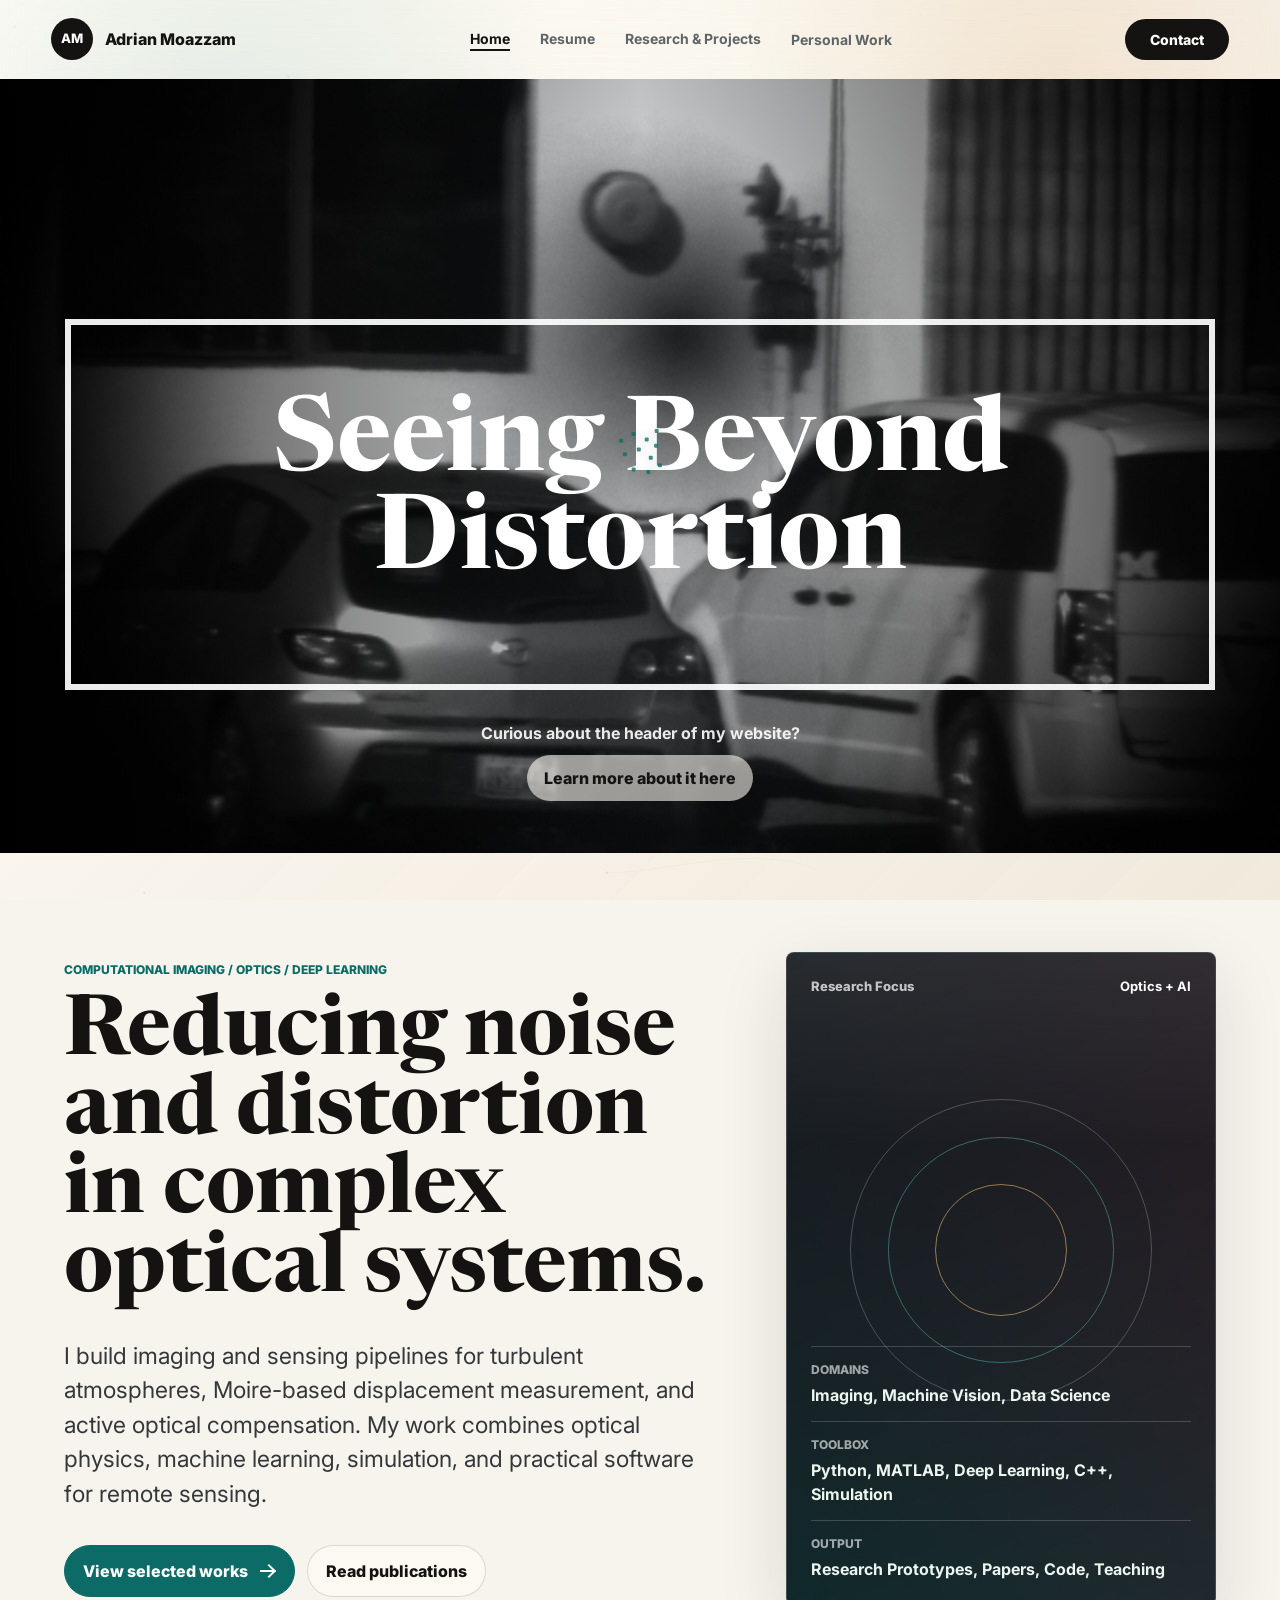
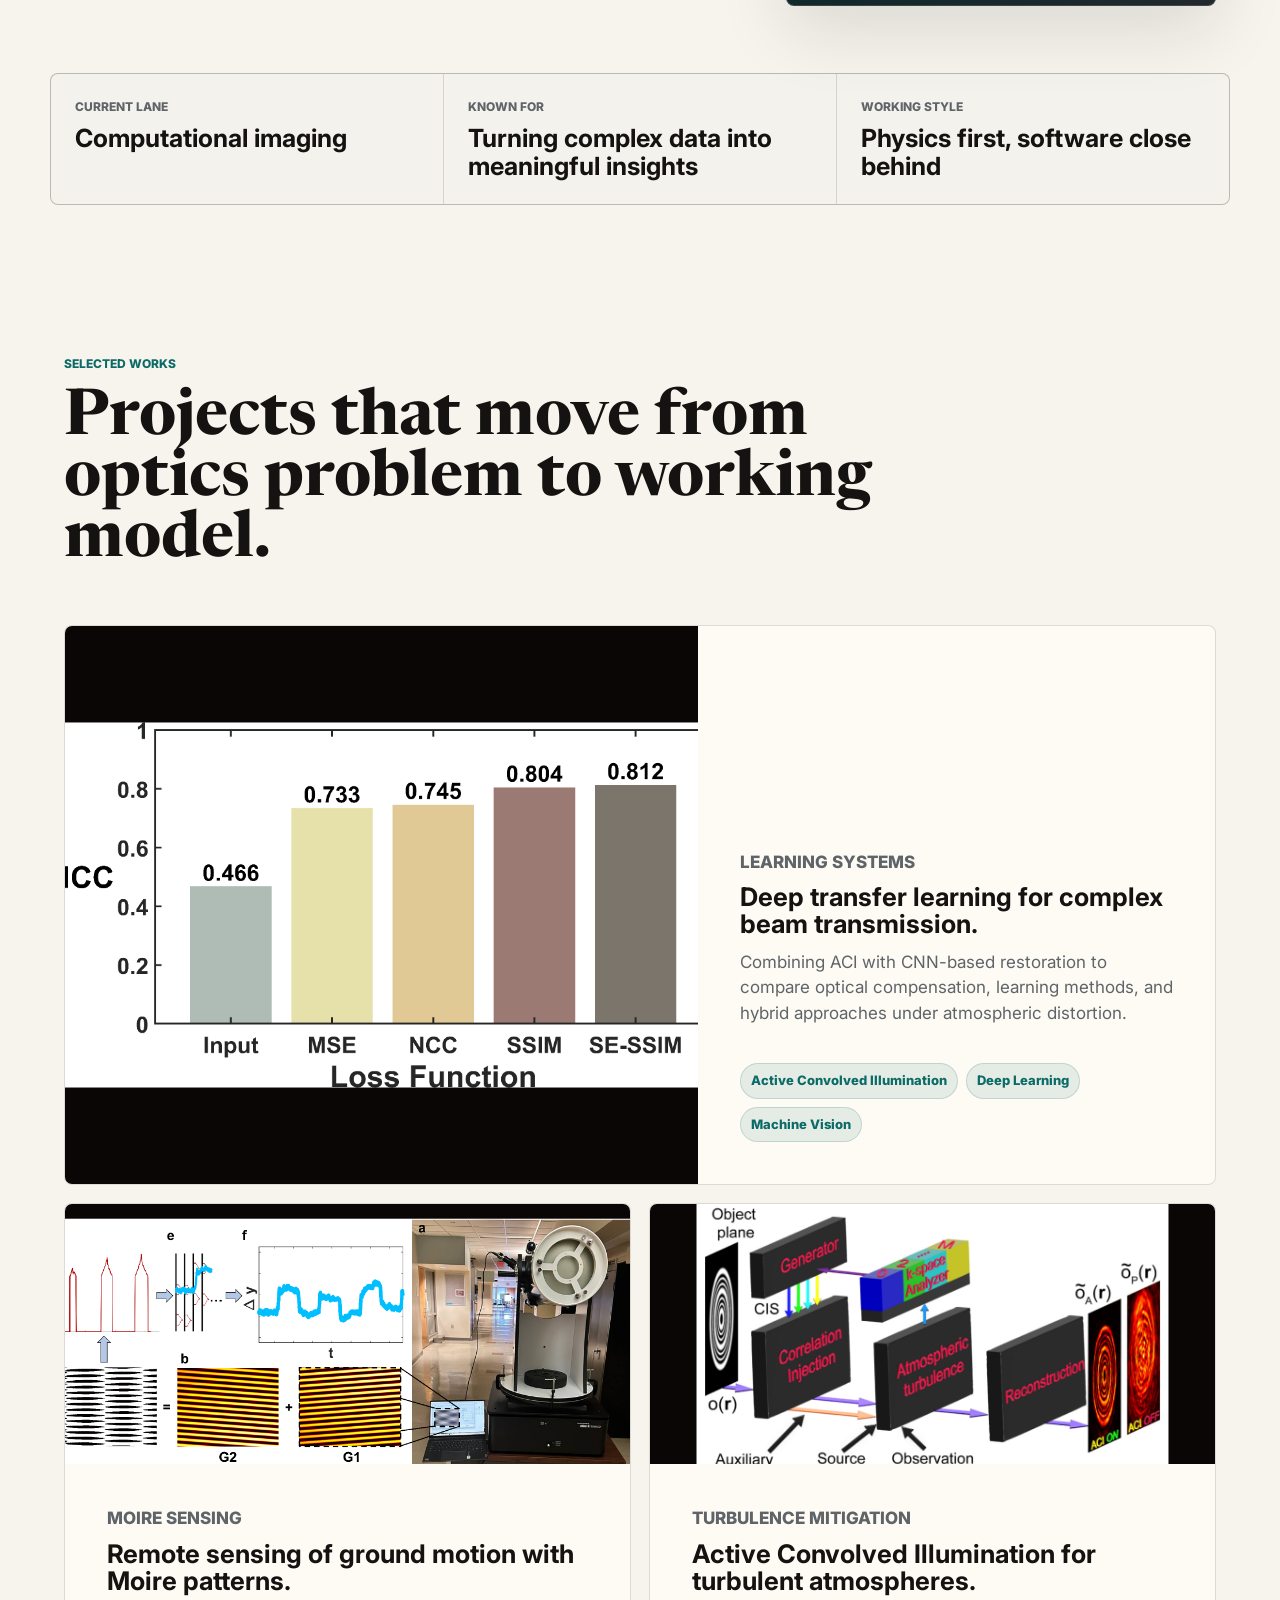
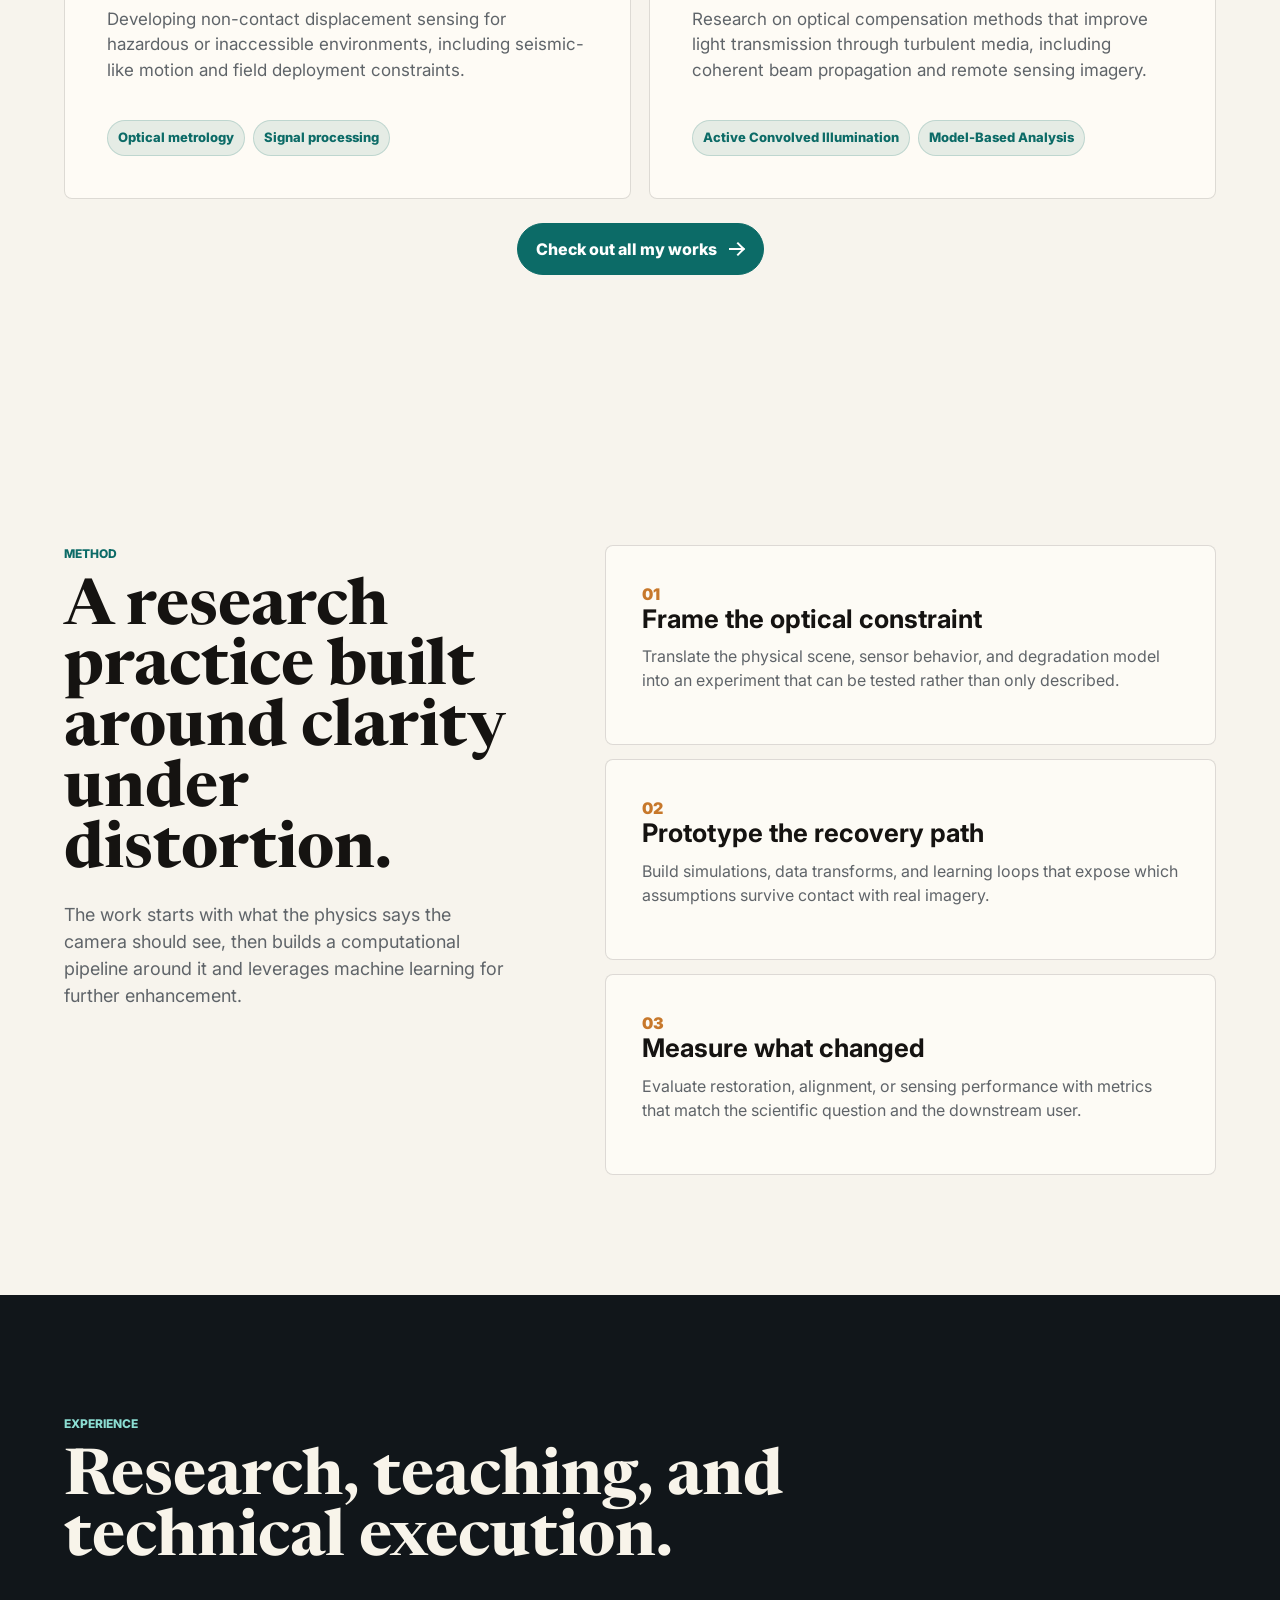
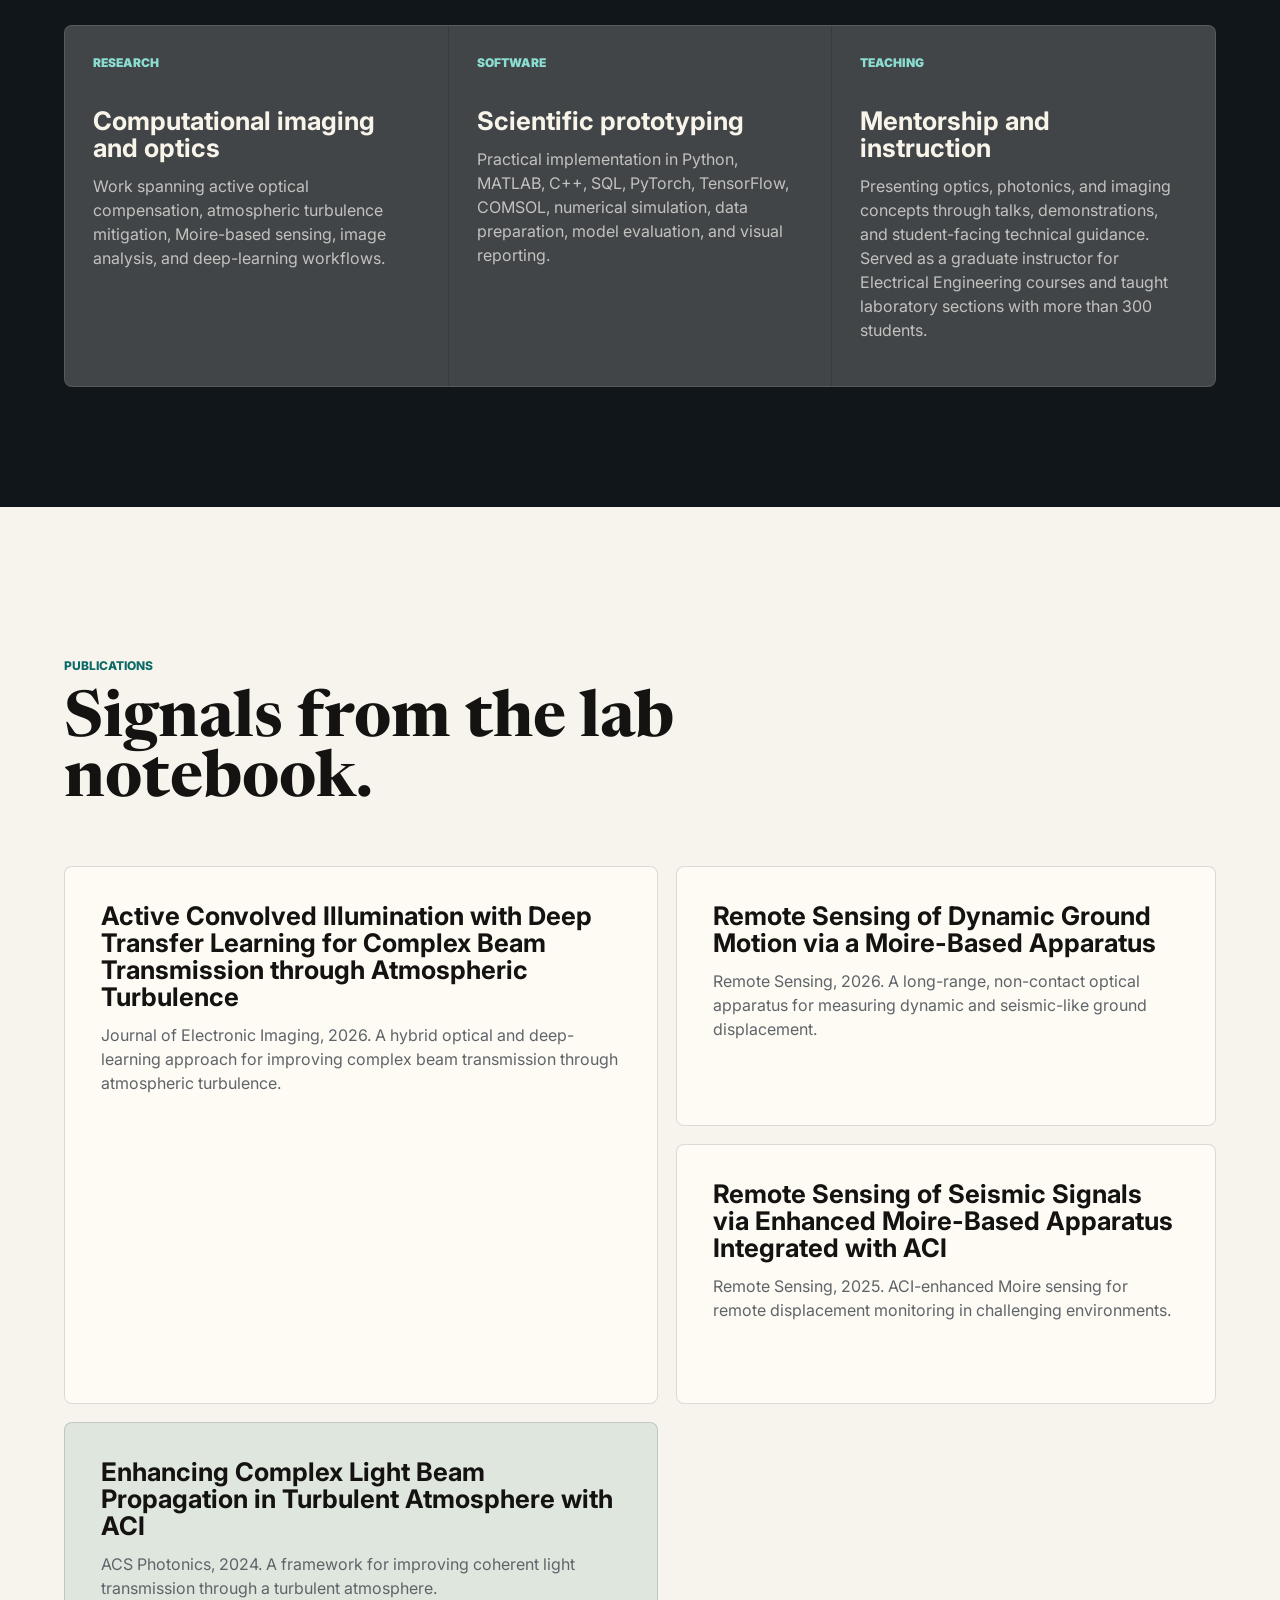
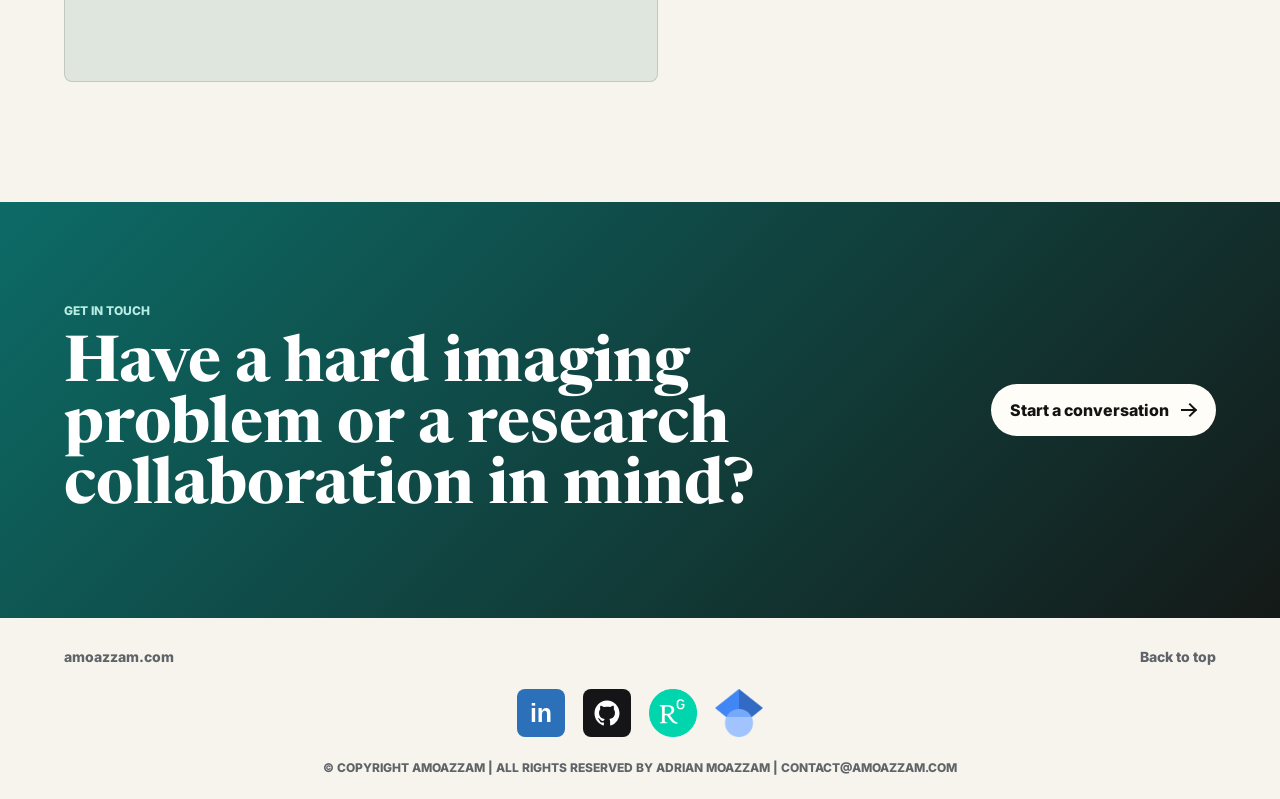
==== index.html @ b59be3c7 "Add files via upload" ====
<!doctype html>
<html lang="en">
  <head>
    <meta charset="utf-8" />
    <meta name="viewport" content="width=device-width, initial-scale=1" />
    <title>Adrian A. Moazzam | Computational Imaging Portfolio</title>
    <meta
      name="description"
      content="Portfolio for Adrian A. Moazzam, a researcher working across computational imaging, turbulence mitigation, Moire sensing, deep learning, optics, and remote sensing."
    />
    <link rel="preconnect" href="https://fonts.googleapis.com" />
    <link rel="preconnect" href="https://fonts.gstatic.com" crossorigin />
    <link
      href="https://fonts.googleapis.com/css2?family=Inter:wght@400;500;600;700;800&family=Newsreader:opsz,wght@6..72,600;6..72,700&display=swap"
      rel="stylesheet"
    />
    <link rel="stylesheet" href="styles.css" />
  </head>
  <body>
    <canvas class="field-canvas" id="fieldCanvas" aria-hidden="true"></canvas>

    <header class="site-header" data-elevate>
      <a class="brand" href="index.html" aria-label="Adrian Moazzam home">
        <span class="brand-mark">AM</span>
        <span class="brand-copy">Adrian Moazzam</span>
      </a>
      <nav class="nav-links" aria-label="Main navigation">
        <a href="index.html" aria-current="page">Home</a>
        <a href="resume.html">Resume</a>
        <a href="research-projects.html">Research &amp; Projects</a>
        <div class="nav-dropdown">
          <a class="nav-parent" href="personal-work.html">Personal Work</a>
          <div class="nav-submenu" aria-label="Personal work pages">
            <a href="buy-vs-invest.html">Buy vs Invest</a>
          </div>
        </div>
      </nav>
      <a class="header-action" href="contact.html">Contact</a>
    </header>

    <main id="top">
      <section class="identity-hero" aria-label="Website headline">
        <div class="identity-frame">
          <h1>Seeing Beyond Distortion</h1>
        </div>
        <div class="identity-prompt">
          <p>Curious about the header of my website?</p>
          <a class="button secondary" href="research-projects.html#header-story">Learn more about it here</a>
        </div>
      </section>

      <section class="hero section-band">
        <div class="hero-grid">
          <div class="hero-copy">
            <p class="eyebrow">Computational imaging / optics / deep learning</p>
            <h1 class="hero-title-compact">Reducing noise and distortion in complex optical systems.</h1>
            <p class="hero-lede">
              I build imaging and sensing pipelines for turbulent atmospheres, Moire-based
              displacement measurement, and active optical compensation. My work combines optical
              physics, machine learning, simulation, and practical software for remote sensing.
            </p>
            <div class="hero-actions" aria-label="Primary actions">
              <a class="button primary" href="research-projects.html">
                <span>View selected works</span>
                <span class="button-icon" aria-hidden="true"></span>
              </a>
              <a
                class="button secondary"
                href="https://scholar.google.com/citations?user=ncOx3NcAAAAJ&amp;hl=en&amp;oi=ao"
              >
                Read publications
              </a>
            </div>
          </div>

          <aside class="signal-panel" aria-label="Research snapshot">
            <div class="scanline"></div>
            <div class="signal-header">
              <span>Research Focus</span>
              <strong>Optics + AI</strong>
            </div>
            <div class="signal-rings" aria-hidden="true">
              <span></span>
              <span></span>
              <span></span>
            </div>
            <dl class="metrics">
              <div>
                <dt>Domains</dt>
                <dd>Imaging, Machine Vision, Data Science</dd>
              </div>
              <div>
                <dt>Toolbox</dt>
                <dd>Python, MATLAB, Deep Learning, C++, Simulation</dd>
              </div>
              <div>
                <dt>Output</dt>
                <dd>Research Prototypes, Papers, Code, Teaching</dd>
              </div>
            </dl>
          </aside>
        </div>
      </section>

      <section class="intro-strip section-band" aria-label="Portfolio summary">
        <div class="strip-item">
          <span>Current lane</span>
          <strong>Computational imaging</strong>
        </div>
        <div class="strip-item">
          <span>Known for</span>
          <strong>Turning complex data into meaningful insights</strong>
        </div>
        <div class="strip-item">
          <span>Working style</span>
          <strong>Physics first, software close behind</strong>
        </div>
      </section>

      <section class="section-block" id="work">
        <div class="section-heading">
          <p class="eyebrow">Selected works</p>
          <h2>Projects that move from optics problem to working model.</h2>
        </div>

        <div class="project-grid">
          <article class="project-card featured">
            <div class="project-visual paper-gallery selected-work-carousel" data-carousel aria-label="Deep transfer learning image gallery">
              <img src="assets/project1/1.jpg" alt="Comparison of ACI and deep learning restoration results" />
              <img src="assets/project1/2.jpg" alt="Optical target restoration snapshot 1" />
              <img src="assets/project1/3.jpg" alt="NCC loss function comparison chart" />
              <img src="assets/project1/4.jpg" alt="Optical target restoration snapshot 2" />
              <img src="assets/project1/5.jpg" alt="Optical target restoration snapshot 3" />
              <img src="assets/project1/6.jpg" alt="Optical target ground truth snapshot" />
              <img src="assets/project1/7.jpg" alt="Optical target restoration snapshot 4" />
            </div>
            <div class="project-body">
              <p class="project-kicker">Learning systems</p>
              <h3>Deep transfer learning for complex beam transmission.</h3>
              <p>
                Combining ACI with CNN-based restoration to compare optical compensation, learning
                methods, and hybrid approaches under atmospheric distortion.
              </p>
              <ul class="tag-list" aria-label="Learning systems skills">
                <li>Active Convolved Illumination</li>
                <li>Deep Learning</li>
                <li>Machine Vision</li>
              </ul>
            </div>
          </article>

          <article class="project-card">
            <div class="project-visual paper-gallery selected-work-carousel" data-carousel aria-label="Moire sensing image gallery">
              <img src="assets/project2/1.jpg" alt="Telescope apparatus setup for Moire sensing" />
              <img src="assets/project2/2.jpg" alt="Moire apparatus measurement diagram" />
              <img src="assets/project2/3.jpg" alt="Actuator and Moire apparatus displacement comparison" />
              <img src="assets/project2/4.jpg" alt="Long-duration displacement signal" />
              <img src="assets/project2/5.jpg" alt="Telescope and target remote sensing setup" />
              <img src="assets/project2/6.jpg" alt="Normalized PSD frequency comparison" />
            </div>
            <div class="project-body">
              <p class="project-kicker">Moire sensing</p>
            <h3>Remote sensing of ground motion with Moire patterns.</h3>
            <p>
                Developing non-contact displacement sensing for hazardous or inaccessible
                environments, including seismic-like motion and field deployment constraints.
              </p>
              <ul class="tag-list" aria-label="Moire sensing skills">
                <li>Optical metrology</li>
                <li>Signal processing</li>
              </ul>
            </div>
          </article>

          <article class="project-card">
            <div class="project-visual paper-gallery selected-work-carousel" data-carousel aria-label="Active Convolved Illumination image gallery">
              <img src="assets/project4/1.jpg" alt="ACI turbulent medium wave propagation overview" />
              <img src="assets/project4/2.jpg" alt="Active Convolved Illumination framework diagram" />
              <img src="assets/project4/3.jpg" alt="Comparison of beam propagation with and without ACI" />
            </div>
            <div class="project-body">
              <p class="project-kicker">Turbulence mitigation</p>
              <h3>Active Convolved Illumination for turbulent atmospheres.</h3>
              <p>
                Research on optical compensation methods that improve light transmission through
                turbulent media, including coherent beam propagation and remote sensing imagery.
              </p>
              <ul class="tag-list" aria-label="Turbulence mitigation skills">
                <li>Active Convolved Illumination</li>
                <li>Model-Based Analysis</li>
              </ul>
            </div>
          </article>
        </div>
        <div class="selected-work-action">
          <a class="button primary" href="research-projects.html">
            <span>Check out all my works</span>
            <span class="button-icon" aria-hidden="true"></span>
          </a>
        </div>
      </section>

      <section class="section-block split-section" id="method">
        <div class="section-heading sticky-heading">
          <p class="eyebrow">Method</p>
          <h2>A research practice built around clarity under distortion.</h2>
          <p>
            The work starts with what the physics says the camera should see, then builds a
            computational pipeline around it and leverages machine learning for further enhancement.
          </p>
        </div>

        <div class="method-list">
          <article>
            <span>01</span>
            <h3>Frame the optical constraint</h3>
            <p>
              Translate the physical scene, sensor behavior, and degradation model into an
              experiment that can be tested rather than only described.
            </p>
          </article>
          <article>
            <span>02</span>
            <h3>Prototype the recovery path</h3>
            <p>
              Build simulations, data transforms, and learning loops that expose which assumptions
              survive contact with real imagery.
            </p>
          </article>
          <article>
            <span>03</span>
            <h3>Measure what changed</h3>
            <p>
              Evaluate restoration, alignment, or sensing performance with metrics that match the
              scientific question and the downstream user.
            </p>
          </article>
        </div>
      </section>

      <section class="section-band experience-band" id="career">
        <div class="section-heading">
          <p class="eyebrow">Experience</p>
          <h2>Research, teaching, and technical execution.</h2>
        </div>
        <div class="timeline">
          <article>
            <time>Research</time>
            <h3>Computational imaging and optics</h3>
            <p>
              Work spanning active optical compensation, atmospheric turbulence mitigation,
              Moire-based sensing, image analysis, and deep-learning workflows.
            </p>
          </article>
          <article>
            <time>Software</time>
            <h3>Scientific prototyping</h3>
            <p>
              Practical implementation in Python, MATLAB, C++, SQL, PyTorch, TensorFlow, COMSOL,
              numerical simulation, data preparation, model evaluation, and visual reporting.
            </p>
          </article>
          <article>
            <time>Teaching</time>
            <h3>Mentorship and instruction</h3>
            <p>
              Presenting optics, photonics, and imaging concepts through talks, demonstrations, and
              student-facing technical guidance. Served as a graduate instructor for Electrical
              Engineering courses and taught laboratory sections with more than 300 students.
            </p>
          </article>
        </div>
      </section>

      <section class="section-block" id="writing">
        <div class="section-heading">
          <p class="eyebrow">Publications</p>
          <h2>Signals from the lab notebook.</h2>
        </div>
        <div class="publication-layout">
          <article class="publication-card">
            <h3>Active Convolved Illumination with Deep Transfer Learning for Complex Beam Transmission through Atmospheric Turbulence</h3>
            <p>
              Journal of Electronic Imaging, 2026. A hybrid optical and deep-learning approach for
              improving complex beam transmission through atmospheric turbulence.
            </p>
          </article>
          <article class="publication-card">
            <h3>Remote Sensing of Dynamic Ground Motion via a Moire-Based Apparatus</h3>
            <p>
              Remote Sensing, 2026. A long-range, non-contact optical apparatus for measuring
              dynamic and seismic-like ground displacement.
            </p>
          </article>
          <article class="publication-card">
            <h3>Remote Sensing of Seismic Signals via Enhanced Moire-Based Apparatus Integrated with ACI</h3>
            <p>
              Remote Sensing, 2025. ACI-enhanced Moire sensing for remote displacement monitoring in
              challenging environments.
            </p>
          </article>
          <article class="publication-card quiet">
            <h3>Enhancing Complex Light Beam Propagation in Turbulent Atmosphere with ACI</h3>
            <p>
              ACS Photonics, 2024. A framework for improving coherent light transmission through a
              turbulent atmosphere.
            </p>
          </article>
        </div>
      </section>

      <section class="contact-section section-band" id="contact">
        <div>
          <p class="eyebrow">Get in touch</p>
          <h2>Have a hard imaging problem or a research collaboration in mind?</h2>
        </div>
        <a class="button primary light" href="contact.html">
          <span>Start a conversation</span>
          <span class="button-icon" aria-hidden="true"></span>
        </a>
      </section>
    </main>

    <footer class="site-footer">
      <div class="footer-topline">
        <span>amoazzam.com</span>
        <a href="index.html#top">Back to top</a>
      </div>
      <div class="social-links" aria-label="Social links">
        <a href="https://www.linkedin.com/in/amoazzam/" aria-label="LinkedIn">
          <span class="social-icon linkedin" aria-hidden="true">in</span>
        </a>
        <a href="https://github.com/A-Moazzam" aria-label="GitHub">
          <span class="social-icon github" aria-hidden="true">
            <svg viewBox="0 0 24 24" focusable="false">
              <path d="M12 2C6.48 2 2 6.58 2 12.24c0 4.52 2.87 8.35 6.84 9.7.5.1.68-.22.68-.5v-1.9c-2.78.62-3.37-1.22-3.37-1.22-.45-1.2-1.1-1.52-1.1-1.52-.9-.63.07-.62.07-.62 1 .07 1.53 1.05 1.53 1.05.9 1.56 2.34 1.1 2.91.84.09-.66.35-1.1.63-1.36-2.22-.26-4.56-1.14-4.56-5.06 0-1.12.39-2.03 1.03-2.75-.1-.26-.45-1.3.1-2.7 0 0 .84-.28 2.75 1.05A9.3 9.3 0 0 1 12 6.9c.85 0 1.7.12 2.5.35 1.9-1.33 2.74-1.05 2.74-1.05.55 1.4.2 2.44.1 2.7.64.72 1.03 1.63 1.03 2.75 0 3.93-2.34 4.8-4.57 5.05.36.32.68.95.68 1.91v2.83c0 .28.18.6.69.5A10.13 10.13 0 0 0 22 12.24C22 6.58 17.52 2 12 2Z" />
            </svg>
          </span>
        </a>
        <a href="https://www.researchgate.net/profile/Adrian-Moazzam/research" aria-label="ResearchGate">
          <span class="social-icon image-icon" aria-hidden="true">
            <img src="assets/researchgate.png" alt="" />
          </span>
        </a>
        <a href="https://scholar.google.com/citations?user=ncOx3NcAAAAJ&amp;hl=en&amp;oi=ao" aria-label="Google Scholar">
          <span class="social-icon image-icon" aria-hidden="true">
            <img src="assets/google-scholar.png" alt="" />
          </span>
        </a>
      </div>
      <p class="copyright">
        © Copyright Amoazzam | ALL RIGHTS RESERVED BY Adrian Moazzam | contact@amoazzam.com
      </p>
    </footer>

    <script src="script.js"></script>
  </body>
</html>
---- styles.css ----
:root {
  --ink: #151311;
  --muted: #5f6469;
  --paper: #f7f4ed;
  --paper-strong: #fffdf7;
  --line: rgba(21, 19, 17, 0.14);
  --teal: #0c6b67;
  --blue: #254f9a;
  --amber: #c7782b;
  --rose: #a33f57;
  --dark: #11161a;
  --radius: 8px;
  --shadow: 0 24px 70px rgba(17, 22, 26, 0.12);
}

* {
  box-sizing: border-box;
}

html {
  scroll-behavior: smooth;
}

body {
  margin: 0;
  color: var(--ink);
  background: var(--paper);
  font-family: Inter, system-ui, -apple-system, BlinkMacSystemFont, "Segoe UI", sans-serif;
  line-height: 1.5;
}

@media (pointer: fine) {
  .cursor-pixel,
  .cursor-click {
    position: fixed;
    top: 0;
    left: 0;
    z-index: 9999;
    pointer-events: none;
  }

  .cursor-pixel {
    width: 4px;
    height: 4px;
    background: rgba(12, 107, 103, 0.86);
    border-radius: 1px;
    box-shadow: 0 0 10px rgba(12, 107, 103, 0.46);
    transform: translate(-50%, -50%);
    transition: opacity 180ms ease, background-color 180ms ease;
  }

  body.cursor-is-active .cursor-pixel {
    background: rgba(12, 107, 103, 1);
    box-shadow: 0 0 14px rgba(12, 107, 103, 0.62);
  }

  .cursor-click {
    width: 12px;
    height: 12px;
    border: 2px solid rgba(12, 107, 103, 0.72);
    border-radius: 50%;
    animation: cursor-pulse 560ms ease-out forwards;
    transform: translate(-50%, -50%);
  }
}

@keyframes cursor-pulse {
  to {
    width: 74px;
    height: 74px;
    opacity: 0;
  }
}

body::before {
  position: fixed;
  inset: 0;
  z-index: -3;
  pointer-events: none;
  content: "";
  background:
    radial-gradient(circle at 18% 18%, rgba(12, 107, 103, 0.12), transparent 28%),
    radial-gradient(circle at 82% 8%, rgba(199, 120, 43, 0.13), transparent 24%),
    linear-gradient(135deg, rgba(255, 253, 247, 0.95), rgba(239, 232, 218, 0.88));
}

a {
  color: inherit;
  text-decoration: none;
}

.field-canvas {
  position: fixed;
  inset: 0;
  z-index: -2;
  width: 100%;
  height: 100%;
  opacity: 0.58;
}

.site-header {
  position: sticky;
  top: 0;
  z-index: 10;
  display: grid;
  grid-template-columns: auto 1fr auto;
  gap: 24px;
  align-items: center;
  padding: 18px clamp(18px, 4vw, 52px);
  border-bottom: 1px solid transparent;
  backdrop-filter: blur(18px);
  transition: border-color 180ms ease, background-color 180ms ease;
}

.site-header.is-elevated {
  border-color: var(--line);
  background: rgba(247, 244, 237, 0.84);
}

.brand {
  display: inline-flex;
  gap: 12px;
  align-items: center;
  font-weight: 800;
}

.brand-mark {
  display: grid;
  width: 42px;
  height: 42px;
  place-items: center;
  color: #fff;
  background: var(--ink);
  border-radius: 50%;
  font-size: 13px;
}

.brand-copy {
  white-space: nowrap;
}

.nav-links {
  display: flex;
  justify-content: center;
  gap: clamp(12px, 3vw, 30px);
  color: var(--muted);
  font-size: 14px;
  font-weight: 700;
}

.nav-links a,
.site-footer a {
  transition: color 160ms ease;
}

.nav-dropdown {
  position: relative;
  display: inline-flex;
  align-items: center;
}

.nav-dropdown::after {
  position: absolute;
  top: 100%;
  left: -12px;
  width: calc(100% + 24px);
  height: 18px;
  content: "";
}

.nav-submenu {
  position: absolute;
  top: calc(100% + 12px);
  left: 50%;
  z-index: 20;
  min-width: 170px;
  padding: 8px;
  background: rgba(255, 253, 247, 0.96);
  border: 1px solid var(--line);
  border-radius: var(--radius);
  box-shadow: var(--shadow);
  opacity: 0;
  pointer-events: none;
  transform: translate(-50%, -6px);
  transition: opacity 160ms ease, transform 160ms ease;
}

.nav-dropdown:hover .nav-submenu,
.nav-dropdown:focus-within .nav-submenu {
  opacity: 1;
  pointer-events: auto;
  transform: translate(-50%, 0);
}

.nav-submenu a {
  display: block;
  padding: 10px 12px;
  color: var(--muted);
  border-radius: 6px;
  white-space: nowrap;
}

.nav-submenu a:hover,
.nav-submenu a[aria-current="page"] {
  color: var(--ink);
  background: rgba(12, 107, 103, 0.08);
}

.nav-submenu a[aria-current="page"] {
  border-bottom: 0;
}

.nav-links a:hover,
.nav-links a[aria-current="page"],
.site-footer a:hover {
  color: var(--ink);
}

.nav-links a[aria-current="page"] {
  border-bottom: 2px solid currentColor;
}

.header-action {
  display: inline-flex;
  justify-content: center;
  min-width: 104px;
  padding: 10px 16px;
  color: var(--paper-strong);
  background: var(--ink);
  border-radius: 999px;
  font-size: 14px;
  font-weight: 800;
}

.header-action[aria-current="page"] {
  box-shadow: 0 0 0 3px rgba(12, 107, 103, 0.2);
}

.section-band,
.section-block {
  padding-inline: clamp(18px, 5vw, 72px);
}

.identity-hero {
  --intro-blur: 0px;
  position: relative;
  display: grid;
  min-height: clamp(560px, 86vh, 820px);
  place-items: center;
  overflow: hidden;
  padding: clamp(84px, 12vw, 140px) clamp(18px, 5vw, 72px) clamp(38px, 6vw, 64px);
  color: #fff;
  background:
    linear-gradient(90deg, rgba(0, 0, 0, 0.72), rgba(17, 22, 26, 0.22), rgba(0, 0, 0, 0.66)),
    url("assets/seeing-beyond-distortion.gif") center / cover no-repeat,
    #151719;
  filter: blur(var(--intro-blur));
  transform: translateZ(0);
  transform-origin: center top;
}

.identity-hero::before {
  position: absolute;
  inset: 0;
  content: "";
  background: radial-gradient(circle at center, transparent 42%, rgba(0, 0, 0, 0.42) 100%);
  opacity: 0.88;
}

.identity-frame {
  position: relative;
  z-index: 1;
  width: min(1150px, 100%);
  padding: clamp(42px, 6vw, 72px) clamp(24px, 7vw, 84px);
  border: 6px solid rgba(255, 255, 255, 0.92);
  text-align: center;
}

.identity-frame h1 {
  max-width: none;
  margin-bottom: 18px;
  color: #fff;
  font-family: Newsreader, Georgia, serif;
  font-size: clamp(52px, 8.1vw, 112px);
  font-weight: 700;
  line-height: 0.95;
}

.identity-prompt {
  position: absolute;
  right: clamp(18px, 5vw, 72px);
  bottom: clamp(26px, 5vw, 52px);
  left: clamp(18px, 5vw, 72px);
  z-index: 1;
  display: grid;
  justify-items: center;
  gap: 10px;
  text-align: center;
}

.identity-prompt p {
  margin: 0;
  color: rgba(255, 255, 255, 0.9);
  font-weight: 700;
}

.identity-prompt .button {
  min-height: 42px;
  padding: 10px 16px;
  color: var(--ink);
  background: rgba(255, 253, 247, 0.94);
  border-color: transparent;
}

.hero {
  min-height: min(820px, calc(100vh - 24px));
  display: grid;
  align-items: center;
  padding-top: clamp(52px, 8vw, 96px);
  padding-bottom: clamp(28px, 5vw, 64px);
}

.hero-grid {
  display: grid;
  grid-template-columns: minmax(0, 1.2fr) minmax(300px, 0.8fr);
  gap: clamp(32px, 6vw, 86px);
  align-items: center;
  width: min(1180px, 100%);
  margin: 0 auto;
}

.eyebrow {
  margin: 0 0 16px;
  color: var(--teal);
  font-size: 12px;
  font-weight: 800;
  letter-spacing: 0;
  text-transform: uppercase;
}

h1,
h2,
h3,
p {
  margin-top: 0;
}

h1,
h2 {
  font-family: Newsreader, Georgia, serif;
  line-height: 0.95;
  letter-spacing: 0;
}

h1 {
  max-width: 840px;
  margin-bottom: 28px;
  font-size: clamp(52px, 8.1vw, 112px);
}

h2 {
  max-width: 820px;
  margin-bottom: 18px;
  font-size: clamp(34px, 5vw, 67px);
}

.hero-title-compact {
  max-width: 820px;
  font-size: clamp(41px, 6.5vw, 86px);
}

h3 {
  margin-bottom: 12px;
  font-size: clamp(22px, 2vw, 30px);
  line-height: 1.05;
}

.hero-lede {
  max-width: 700px;
  color: #34383b;
  font-size: clamp(18px, 2vw, 23px);
}

.hero-actions {
  display: flex;
  flex-wrap: wrap;
  gap: 12px;
  margin-top: 34px;
}

.button {
  display: inline-flex;
  min-height: 48px;
  align-items: center;
  justify-content: center;
  gap: 10px;
  padding: 13px 18px;
  border: 1px solid var(--line);
  border-radius: 999px;
  font-weight: 800;
}

.button.primary {
  color: #fff;
  background: var(--teal);
  border-color: var(--teal);
}

.button.primary.light {
  color: var(--ink);
  background: var(--paper-strong);
  border-color: transparent;
}

.button.secondary {
  background: rgba(255, 253, 247, 0.58);
}

.button-icon {
  position: relative;
  width: 18px;
  height: 18px;
}

.button-icon::before,
.button-icon::after {
  position: absolute;
  content: "";
}

.button-icon::before {
  top: 8px;
  left: 2px;
  width: 14px;
  height: 2px;
  background: currentColor;
}

.button-icon::after {
  top: 4px;
  right: 2px;
  width: 8px;
  height: 8px;
  border-top: 2px solid currentColor;
  border-right: 2px solid currentColor;
  transform: rotate(45deg);
}

.signal-panel {
  position: relative;
  min-height: 520px;
  overflow: hidden;
  padding: 24px;
  color: #ecf5ee;
  background:
    linear-gradient(155deg, rgba(17, 22, 26, 0.96), rgba(17, 22, 26, 0.72)),
    linear-gradient(45deg, var(--teal), var(--rose));
  border: 1px solid rgba(255, 255, 255, 0.18);
  border-radius: var(--radius);
  box-shadow: var(--shadow);
}

.signal-header,
.metrics {
  position: relative;
  z-index: 2;
}

.signal-header {
  display: flex;
  justify-content: space-between;
  gap: 16px;
  color: rgba(255, 255, 255, 0.72);
  font-size: 13px;
  font-weight: 800;
}

.signal-header strong {
  color: #fff;
}

.signal-rings {
  position: absolute;
  inset: 92px 20px 150px;
  display: grid;
  place-items: center;
}

.signal-rings span {
  position: absolute;
  width: min(78%, 330px);
  aspect-ratio: 1;
  border: 1px solid rgba(255, 255, 255, 0.22);
  border-radius: 50%;
  animation: ringPulse 6s ease-in-out infinite;
}

.signal-rings span:nth-child(2) {
  width: min(58%, 248px);
  border-color: rgba(97, 211, 193, 0.42);
  animation-delay: -1.6s;
}

.signal-rings span:nth-child(3) {
  width: min(34%, 140px);
  border-color: rgba(255, 196, 118, 0.55);
  animation-delay: -3s;
}

.scanline {
  position: absolute;
  inset: 0;
  background: linear-gradient(180deg, transparent, rgba(255, 255, 255, 0.14), transparent);
  transform: translateY(-70%);
  animation: scan 5.5s linear infinite;
}

.metrics {
  display: grid;
  gap: 14px;
  margin: 350px 0 0;
}

.metrics div {
  padding-top: 14px;
  border-top: 1px solid rgba(255, 255, 255, 0.18);
}

.metrics dt {
  color: rgba(255, 255, 255, 0.6);
  font-size: 12px;
  font-weight: 800;
  text-transform: uppercase;
}

.metrics dd {
  margin: 4px 0 0;
  font-weight: 700;
}

.intro-strip {
  display: grid;
  grid-template-columns: repeat(3, 1fr);
  gap: 1px;
  width: min(1180px, calc(100% - 36px));
  margin: 0 auto;
  padding: 0;
  overflow: hidden;
  background: var(--line);
  border: 1px solid var(--line);
  border-radius: var(--radius);
}

.strip-item {
  min-height: 130px;
  padding: 24px;
  background: rgba(255, 253, 247, 0.72);
}

.strip-item span,
.project-kicker,
.publication-card span {
  display: block;
  margin-bottom: 9px;
  color: var(--muted);
  font-size: 12px;
  font-weight: 800;
  text-transform: uppercase;
}

.strip-item strong {
  display: block;
  max-width: 360px;
  font-size: clamp(19px, 2vw, 25px);
  line-height: 1.1;
}

.section-block {
  width: min(1320px, 100%);
  margin: 0 auto;
  padding-top: clamp(86px, 12vw, 150px);
  padding-bottom: clamp(64px, 10vw, 120px);
}

.section-heading {
  margin-bottom: clamp(28px, 5vw, 54px);
}

.section-heading p:not(.eyebrow) {
  max-width: 640px;
  color: var(--muted);
  font-size: 18px;
}

.project-grid {
  display: grid;
  grid-template-columns: repeat(2, minmax(0, 1fr));
  gap: 18px;
}

.selected-work-action {
  display: flex;
  justify-content: center;
  margin-top: 24px;
}

.project-card {
  display: grid;
  grid-template-rows: 260px auto;
  min-height: 560px;
  overflow: hidden;
  background: rgba(255, 253, 247, 0.8);
  border: 1px solid var(--line);
  border-radius: var(--radius);
}

.project-card.featured {
  grid-column: span 2;
  grid-template-columns: 1.1fr 0.9fr;
  grid-template-rows: auto;
}

.project-visual {
  position: relative;
  min-height: 260px;
  overflow: hidden;
  background: var(--dark);
}

.selected-paper-image {
  display: grid;
  min-height: 260px;
  place-items: center;
  background: #0b0606;
}

.project-card.featured .selected-paper-image {
  min-height: 420px;
}

.selected-paper-image img {
  width: 100%;
  height: 100%;
  object-fit: contain;
  padding: 12px;
}

.project-card:not(.featured) .selected-paper-image img {
  aspect-ratio: 16 / 7;
}

.selected-work-carousel {
  min-height: 260px;
}

.project-card.featured .selected-work-carousel {
  min-height: 420px;
}

.selected-work-carousel img {
  padding: 12px;
}

.project-body {
  display: flex;
  flex-direction: column;
  justify-content: flex-end;
  padding: clamp(24px, 4vw, 42px);
}

.project-body p {
  color: var(--muted);
  font-size: 17px;
}

.tag-list {
  display: flex;
  flex-wrap: wrap;
  gap: 8px;
  padding: 0;
  margin: 20px 0 0;
  list-style: none;
}

.tag-list li {
  padding: 7px 10px;
  background: rgba(12, 107, 103, 0.1);
  border: 1px solid rgba(12, 107, 103, 0.18);
  border-radius: 999px;
  color: var(--teal);
  font-size: 13px;
  font-weight: 800;
}

.turbulence {
  background:
    linear-gradient(120deg, rgba(12, 107, 103, 0.85), transparent),
    radial-gradient(circle at 70% 35%, rgba(255, 196, 118, 0.72), transparent 26%),
    #12171b;
}

.turbulence span {
  position: absolute;
  width: 78%;
  height: 16%;
  left: -14%;
  border: 1px solid rgba(255, 255, 255, 0.28);
  border-radius: 50%;
  transform: rotate(-13deg);
}

.turbulence span:nth-child(1) {
  top: 24%;
}

.turbulence span:nth-child(2) {
  top: 42%;
  left: 8%;
}

.turbulence span:nth-child(3) {
  top: 61%;
  left: 28%;
}

.moire {
  background: repeating-linear-gradient(
      84deg,
      rgba(255, 255, 255, 0.78) 0 2px,
      transparent 2px 10px
    ),
    repeating-linear-gradient(96deg, rgba(12, 107, 103, 0.64) 0 2px, transparent 2px 11px),
    #172024;
}

.moire span,
.neural span {
  position: absolute;
  inset: 20%;
  border-radius: 50%;
  border: 1px solid rgba(255, 255, 255, 0.34);
}

.moire span:nth-child(2) {
  inset: 34%;
  background: rgba(199, 120, 43, 0.34);
}

.neural {
  background:
    radial-gradient(circle at 22% 28%, #80d3c8, transparent 12%),
    radial-gradient(circle at 70% 24%, #ffbc75, transparent 12%),
    radial-gradient(circle at 62% 72%, #e27791, transparent 13%),
    #15191e;
}

.neural span {
  width: 14px;
  height: 14px;
  inset: auto;
  background: #fff;
}

.neural span:nth-child(1) {
  top: 28%;
  left: 22%;
}

.neural span:nth-child(2) {
  top: 24%;
  left: 70%;
}

.neural span:nth-child(3) {
  top: 72%;
  left: 62%;
}

.neural span:nth-child(4) {
  top: 55%;
  left: 38%;
}

.split-section {
  display: grid;
  grid-template-columns: 0.85fr 1.15fr;
  gap: clamp(32px, 7vw, 96px);
  align-items: start;
}

.sticky-heading {
  position: sticky;
  top: 110px;
}

.method-list {
  display: grid;
  gap: 14px;
}

.method-list article {
  padding: clamp(24px, 4vw, 36px);
  background: rgba(255, 253, 247, 0.76);
  border: 1px solid var(--line);
  border-radius: var(--radius);
}

.method-list span {
  color: var(--amber);
  font-weight: 900;
}

.method-list p,
.timeline p,
.publication-card p {
  color: var(--muted);
}

.experience-band {
  padding-top: clamp(76px, 10vw, 120px);
  padding-bottom: clamp(76px, 10vw, 120px);
  color: #f8f4ea;
  background: var(--dark);
}

.experience-band .section-heading {
  width: min(1180px, 100%);
  margin-inline: auto;
}

.experience-band .eyebrow {
  color: #8bddd2;
}

.timeline {
  display: grid;
  grid-template-columns: repeat(3, 1fr);
  gap: 1px;
  width: min(1180px, 100%);
  margin: 0 auto;
  overflow: hidden;
  background: rgba(255, 255, 255, 0.16);
  border: 1px solid rgba(255, 255, 255, 0.16);
  border-radius: var(--radius);
}

.timeline article {
  min-height: 280px;
  padding: 28px;
  background: rgba(255, 255, 255, 0.05);
}

.experience-band .timeline p {
  color: rgba(255, 253, 247, 0.68);
}

.timeline time {
  display: block;
  margin-bottom: 36px;
  color: #8bddd2;
  font-size: 12px;
  font-weight: 900;
  text-transform: uppercase;
}

.publication-layout {
  display: grid;
  grid-template-columns: 1.1fr 1fr;
  gap: 18px;
}

.publication-card {
  min-height: 260px;
  padding: clamp(24px, 4vw, 36px);
  background: rgba(255, 253, 247, 0.78);
  border: 1px solid var(--line);
  border-radius: var(--radius);
}

.publication-card:first-child {
  grid-row: span 2;
}

.publication-card.quiet {
  background: rgba(12, 107, 103, 0.1);
}

.contact-section {
  display: flex;
  align-items: center;
  justify-content: space-between;
  gap: 28px;
  padding-top: clamp(64px, 9vw, 100px);
  padding-bottom: clamp(64px, 9vw, 100px);
  color: #fff;
  background:
    linear-gradient(135deg, rgba(12, 107, 103, 0.94), rgba(21, 19, 17, 0.92)),
    var(--teal);
}

.contact-section h2 {
  max-width: 820px;
  margin: 0;
}

.contact-section .eyebrow {
  color: #b8ece4;
}

.page-main {
  min-height: calc(100vh - 92px);
}

.page-hero {
  padding-top: clamp(72px, 10vw, 132px);
  padding-bottom: clamp(42px, 7vw, 86px);
}

.page-hero h1 {
  max-width: 980px;
  font-size: clamp(47px, 7.2vw, 94px);
}

.contact-page .page-hero {
  padding-bottom: clamp(16px, 3vw, 30px);
}

.contact-page .page-hero h1 {
  color: transparent;
  background: linear-gradient(135deg, var(--ink) 10%, var(--teal) 58%, var(--blue) 100%);
  background-clip: text;
  text-shadow: 0 12px 34px rgba(12, 107, 103, 0.12);
}

.contact-page .hero-actions {
  margin-top: 24px;
}

.personal-work-page .page-hero {
  padding-bottom: clamp(18px, 3vw, 34px);
}

.resume-page .page-hero {
  padding-bottom: clamp(24px, 4vw, 46px);
}

.resume-summary {
  display: grid;
  grid-template-columns: minmax(280px, 0.95fr) minmax(0, 1.05fr);
  gap: clamp(24px, 5vw, 72px);
  align-items: center;
  padding-top: clamp(28px, 5vw, 56px);
  padding-bottom: clamp(56px, 8vw, 90px);
}

.resume-summary h2 {
  margin-bottom: 18px;
}

.resume-snapshot-copy > p:last-child {
  max-width: 760px;
  margin: 0;
  color: #25282b;
  font-size: clamp(18px, 2vw, 22px);
}

.resume-snapshot-media {
  overflow: hidden;
  border: 1px solid rgba(18, 15, 10, 0.22);
  border-radius: var(--radius);
  background: var(--ink);
  box-shadow: 0 26px 76px rgba(18, 15, 10, 0.22);
}

.resume-snapshot-media img {
  display: block;
  width: 100%;
  aspect-ratio: 4 / 3;
  object-fit: cover;
  object-position: 43% 50%;
}

.resume-section {
  padding-top: clamp(44px, 7vw, 82px);
  padding-bottom: clamp(44px, 7vw, 82px);
  border-top: 1px solid rgba(18, 15, 10, 0.18);
}

.resume-list {
  display: grid;
  gap: 14px;
}

.resume-list.compact {
  gap: 10px;
}

.resume-list.compact .resume-item {
  padding: clamp(18px, 2.3vw, 26px);
}

.resume-item,
.resume-card {
  padding: clamp(22px, 3vw, 32px);
  background: rgba(255, 253, 247, 0.92);
  border: 1px solid rgba(18, 15, 10, 0.18);
  border-radius: var(--radius);
  box-shadow: 0 16px 44px rgba(18, 15, 10, 0.07);
}

.resume-item-head {
  display: flex;
  justify-content: space-between;
  gap: 22px;
  align-items: start;
  margin-bottom: 14px;
}

.resume-item h3,
.resume-card h3 {
  max-width: 900px;
  margin-bottom: 8px;
  color: #080807;
  font-family: Inter, system-ui, -apple-system, BlinkMacSystemFont, "Segoe UI", sans-serif;
  font-size: clamp(22px, 2.2vw, 30px);
}

.resume-item p,
.resume-card p,
.resume-item li,
.resume-card li {
  color: #252a2e;
  font-size: 16px;
}

.resume-list.compact .resume-item h3 {
  font-size: clamp(18px, 1.8vw, 22px);
}

.resume-item p:last-child,
.resume-card p:last-child {
  margin-bottom: 0;
}

.resume-item ul {
  display: grid;
  gap: 8px;
  margin: 14px 0 0;
  padding-left: 20px;
}

.resume-item time {
  flex: 0 0 auto;
  padding: 7px 10px;
  color: #053f3d;
  background: rgba(12, 107, 103, 0.16);
  border: 1px solid rgba(12, 107, 103, 0.32);
  border-radius: 999px;
  font-size: 13px;
  font-weight: 900;
  white-space: nowrap;
}

.resume-grid,
.resume-two-column {
  display: grid;
  grid-template-columns: repeat(3, minmax(0, 1fr));
  gap: 18px;
}

.resume-two-column {
  grid-template-columns: repeat(2, minmax(0, 1fr));
}

.resume-card {
  min-height: 300px;
}

.resume-card span {
  display: block;
  margin-bottom: 36px;
  color: #054f4b;
  font-size: 12px;
  font-weight: 900;
  text-transform: uppercase;
}

.resume-card ul {
  display: grid;
  gap: 8px;
  margin: 18px 0 0;
  padding-left: 18px;
}

.resume-numbered {
  display: grid;
  gap: 14px;
  margin: 16px 0 0;
  padding-left: 24px;
}

.resume-numbered li {
  color: #252a2e;
  font-size: 16px;
}

.resume-actions {
  display: flex;
  justify-content: flex-start;
  margin-top: 20px;
}

.header-explainer {
  display: grid;
  grid-template-columns: minmax(300px, 0.9fr) minmax(0, 1.1fr);
  gap: clamp(24px, 4vw, 48px);
  align-items: start;
  padding-bottom: clamp(64px, 9vw, 110px);
  scroll-margin-top: 92px;
}

.header-image-panel {
  position: sticky;
  top: 110px;
  min-height: clamp(320px, 48vw, 560px);
  overflow: hidden;
  background:
    linear-gradient(180deg, rgba(0, 0, 0, 0.08), rgba(0, 0, 0, 0.28)),
    url("assets/seeing-beyond-distortion.gif") center / cover no-repeat;
  border: 1px solid var(--line);
  border-radius: var(--radius);
  box-shadow: var(--shadow);
}

.header-image-panel::after {
  position: absolute;
  inset: 18px;
  border: 4px solid rgba(255, 255, 255, 0.9);
  content: "";
  pointer-events: none;
}

.header-story {
  padding: clamp(24px, 4vw, 40px);
  background: rgba(255, 253, 247, 0.78);
  border: 1px solid var(--line);
  border-radius: var(--radius);
}

.story-kicker {
  margin-bottom: 10px;
  color: var(--teal);
  font-size: 15px;
  font-weight: 900;
}

.header-story h2 {
  margin-bottom: 24px;
  font-size: clamp(32px, 4.6vw, 56px);
}

.header-story p:not(.story-kicker) {
  color: #34383b;
  font-size: 17px;
}

.research-divider {
  padding-top: clamp(46px, 7vw, 82px);
  padding-bottom: clamp(40px, 6vw, 72px);
  color: #fff;
  background:
    linear-gradient(135deg, rgba(17, 22, 26, 0.96), rgba(12, 107, 103, 0.9)),
    var(--dark);
}

.research-divider .eyebrow {
  color: #8bddd2;
}

.research-divider h2 {
  margin-bottom: 14px;
  font-family: Inter, system-ui, -apple-system, BlinkMacSystemFont, "Segoe UI", sans-serif;
  font-size: clamp(36px, 7vw, 82px);
  font-weight: 900;
  line-height: 0.95;
}

.research-divider p:not(.eyebrow) {
  max-width: 760px;
  margin: 0;
  color: rgba(255, 255, 255, 0.82);
  font-size: clamp(17px, 2vw, 21px);
}

.doctoral-projects {
  display: grid;
  gap: clamp(34px, 6vw, 70px);
  padding-top: clamp(44px, 7vw, 86px);
  padding-bottom: clamp(72px, 10vw, 120px);
}

.general-projects {
  padding-top: clamp(44px, 7vw, 86px);
  padding-bottom: clamp(72px, 10vw, 120px);
}

.paper-card {
  overflow: hidden;
  background: rgba(255, 253, 247, 0.8);
  border: 1px solid var(--line);
  border-radius: var(--radius);
}

.featured-paper {
  display: grid;
  grid-template-columns: minmax(320px, 1.05fr) minmax(0, 0.95fr);
  min-height: 560px;
}

.paper-grid {
  display: grid;
  grid-template-columns: repeat(2, minmax(0, 1fr));
  gap: 18px;
}

.paper-grid .paper-card {
  display: grid;
  grid-template-rows: 280px auto;
}

.paper-image {
  min-height: 280px;
}

.paper-gallery {
  position: relative;
  overflow: hidden;
  background: #0b0606;
}

.paper-gallery img {
  position: absolute;
  inset: 0;
  width: 100%;
  height: 100%;
  min-height: 280px;
  object-fit: contain;
  padding: 10px;
  opacity: 0;
  transform: scale(1.045);
  transition: opacity 1400ms ease, transform 5000ms ease;
}

.featured-paper .paper-gallery img {
  min-height: 480px;
}

.paper-gallery img.is-active {
  opacity: 1;
  transform: scale(1.08);
}

.single-project-image {
  overflow: hidden;
  background: #11161a;
}

.single-project-image img {
  width: 100%;
  height: 100%;
  min-height: 280px;
  object-fit: cover;
  display: block;
}

.empty-image {
  position: relative;
  display: grid;
  place-items: center;
  background:
    linear-gradient(135deg, rgba(12, 107, 103, 0.14), rgba(37, 79, 154, 0.12)),
    repeating-linear-gradient(
      135deg,
      rgba(21, 19, 17, 0.08) 0,
      rgba(21, 19, 17, 0.08) 1px,
      transparent 1px,
      transparent 14px
    ),
    rgba(255, 253, 247, 0.64);
}

.empty-image::after {
  padding: 8px 12px;
  color: var(--muted);
  background: rgba(255, 253, 247, 0.78);
  border: 1px solid var(--line);
  border-radius: 999px;
  content: "Project snapshot";
  font-size: 12px;
  font-weight: 900;
  text-transform: uppercase;
}

.paper-copy {
  display: flex;
  flex-direction: column;
  padding: clamp(24px, 4vw, 40px);
}

.paper-copy h3 {
  font-size: clamp(25px, 2.6vw, 38px);
}

.paper-copy p:not(.project-kicker) {
  color: #34383b;
  font-size: 17px;
}

.paper-actions {
  display: flex;
  flex-wrap: wrap;
  gap: 12px;
  margin-top: auto;
  padding-top: 20px;
}

.paper-actions .button {
  min-width: 122px;
}

.disabled-link {
  cursor: not-allowed;
  opacity: 0.52;
}

.cluster-heading {
  margin-bottom: 18px;
}

.cluster-heading h3 {
  max-width: 760px;
  margin-bottom: 0;
}

.page-grid {
  display: grid;
  grid-template-columns: repeat(auto-fit, minmax(260px, 1fr));
  gap: 18px;
  padding-bottom: clamp(64px, 9vw, 110px);
}

.info-card {
  display: flex;
  flex-direction: column;
  min-height: 300px;
  padding: clamp(24px, 4vw, 36px);
  background: rgba(255, 253, 247, 0.78);
  border: 1px solid var(--line);
  border-radius: var(--radius);
}

.info-card > span {
  display: block;
  margin-bottom: 42px;
  color: var(--teal);
  font-size: 12px;
  font-weight: 900;
  text-transform: uppercase;
}

.info-card h2 {
  font-family: Inter, system-ui, -apple-system, BlinkMacSystemFont, "Segoe UI", sans-serif;
  font-size: clamp(24px, 2.4vw, 34px);
  line-height: 1.05;
}

.info-card .button {
  align-self: flex-start;
  margin-top: auto;
}

.info-card .button span {
  margin-bottom: 0;
  color: inherit;
  font-size: inherit;
  text-transform: none;
}

.form-section {
  display: flex;
  justify-content: center;
  padding-bottom: clamp(34px, 6vw, 70px);
}

.google-form {
  width: min(720px, 100%);
  height: 1650px;
  background: var(--paper-strong);
  border: 1px solid var(--line);
  border-radius: var(--radius);
}

.model-frame-section {
  padding-top: clamp(28px, 4vw, 52px);
  padding-bottom: clamp(64px, 9vw, 110px);
}

.model-frame {
  width: 100%;
  min-height: 1500px;
  background: var(--paper-strong);
  border: 1px solid var(--line);
  border-radius: var(--radius);
  box-shadow: var(--shadow);
}

.model-page-actions {
  display: flex;
  justify-content: flex-end;
  margin-top: 18px;
}

.site-footer {
  display: grid;
  gap: 22px;
  padding: 28px clamp(18px, 5vw, 72px) 22px;
  color: var(--muted);
  font-size: 14px;
  font-weight: 800;
}

.footer-topline {
  display: flex;
  justify-content: space-between;
  gap: 20px;
}

.social-links {
  display: flex;
  flex-wrap: wrap;
  justify-content: center;
  gap: 18px;
}

.social-links a {
  display: inline-flex;
  border-radius: var(--radius);
  transition: transform 160ms ease, opacity 160ms ease;
}

.social-links a:hover {
  opacity: 0.86;
  transform: translateY(-2px);
}

.social-icon {
  display: grid;
  width: 48px;
  height: 48px;
  place-items: center;
  color: #fff;
  border-radius: var(--radius);
  font-size: 25px;
  font-weight: 900;
  line-height: 1;
}

.social-icon svg {
  width: 30px;
  height: 30px;
  fill: currentColor;
}

.social-icon.image-icon {
  overflow: hidden;
  background: transparent;
}

.social-icon.image-icon img {
  width: 100%;
  height: 100%;
  object-fit: contain;
  display: block;
}

.social-icon.linkedin {
  background: #2b70b8;
  font-family: Arial, Helvetica, sans-serif;
}

.social-icon.github {
  background: #151517;
}

.copyright {
  margin: 0;
  color: var(--muted);
  text-align: center;
  font-size: 12px;
  font-weight: 800;
  text-transform: uppercase;
}

@keyframes ringPulse {
  0%,
  100% {
    transform: scale(0.94);
    opacity: 0.8;
  }
  50% {
    transform: scale(1.06);
    opacity: 1;
  }
}

@keyframes scan {
  to {
    transform: translateY(70%);
  }
}

@media (max-width: 900px) {
  .site-header {
    grid-template-columns: 1fr auto;
  }

  .nav-links {
    display: none;
  }

  .hero-grid,
  .split-section,
  .publication-layout,
  .header-explainer,
  .featured-paper,
  .paper-grid,
  .resume-summary,
  .resume-grid,
  .resume-two-column,
  .page-grid {
    grid-template-columns: 1fr;
  }

  .resume-item-head {
    display: grid;
  }

  .header-image-panel {
    position: relative;
    top: auto;
  }

  .signal-panel {
    min-height: 430px;
  }

  .metrics {
    margin-top: 270px;
  }

  .intro-strip,
  .timeline,
  .project-grid,
  .project-card.featured {
    grid-template-columns: 1fr;
  }

  .project-card.featured {
    grid-column: auto;
  }

  .sticky-heading {
    position: static;
  }

  .contact-section {
    align-items: flex-start;
    flex-direction: column;
  }
}

@media (max-width: 560px) {
  .brand-copy {
    display: none;
  }

  .header-action {
    min-width: 92px;
  }

  .hero {
    min-height: auto;
  }

  .identity-hero {
    min-height: 620px;
  }

  .identity-frame {
    border-width: 4px;
  }

  .header-image-panel {
    min-height: 360px;
  }

  .paper-gallery img {
    min-height: 320px;
  }

  .header-image-panel::after {
    inset: 12px;
    border-width: 3px;
  }

  h1 {
    font-size: clamp(41px, 16.2vw, 58px);
  }

  h2 {
    font-size: clamp(31px, 11.7vw, 43px);
  }

  .hero-actions,
  .button {
    width: 100%;
  }

  .signal-panel {
    min-height: 390px;
  }

  .signal-rings {
    inset: 86px 12px 132px;
  }

  .metrics {
    margin-top: 230px;
  }

  .strip-item,
  .timeline article,
  .publication-card,
  .method-list article,
  .project-body {
    padding: 22px;
  }
}
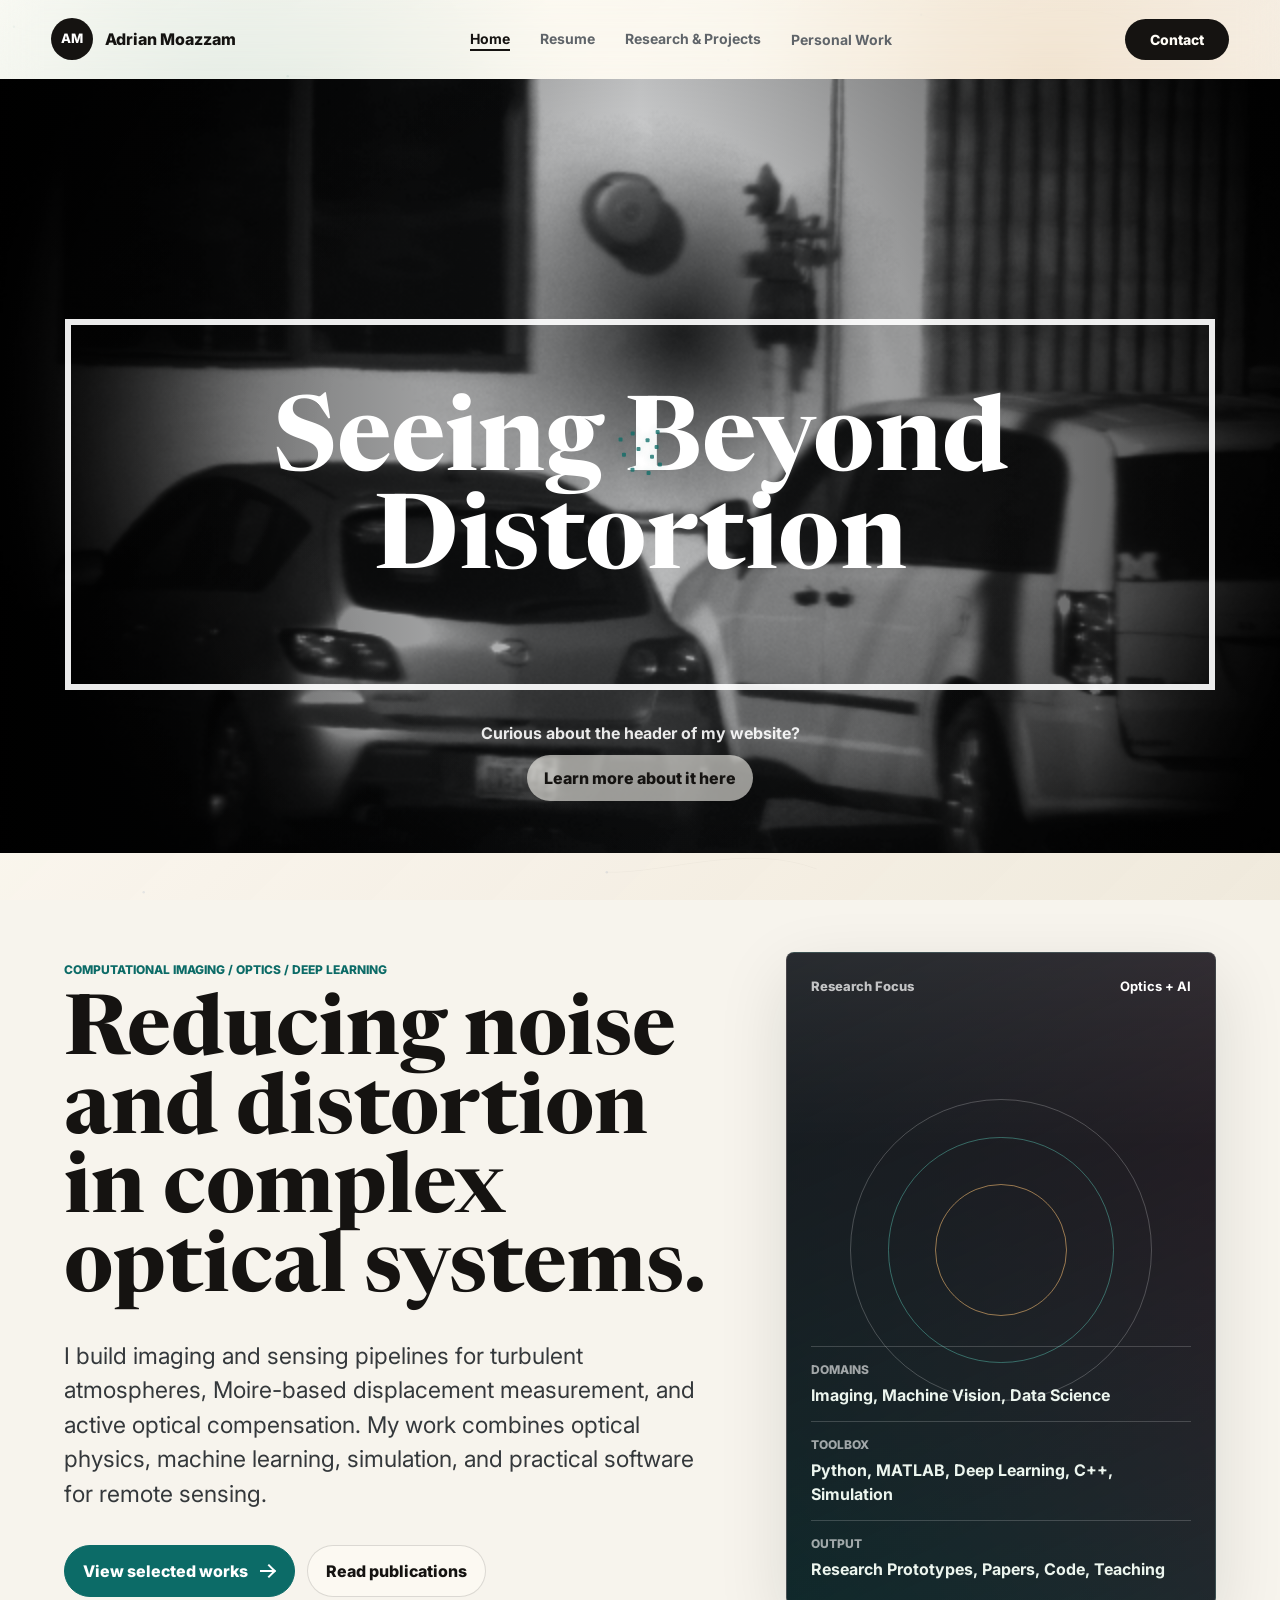
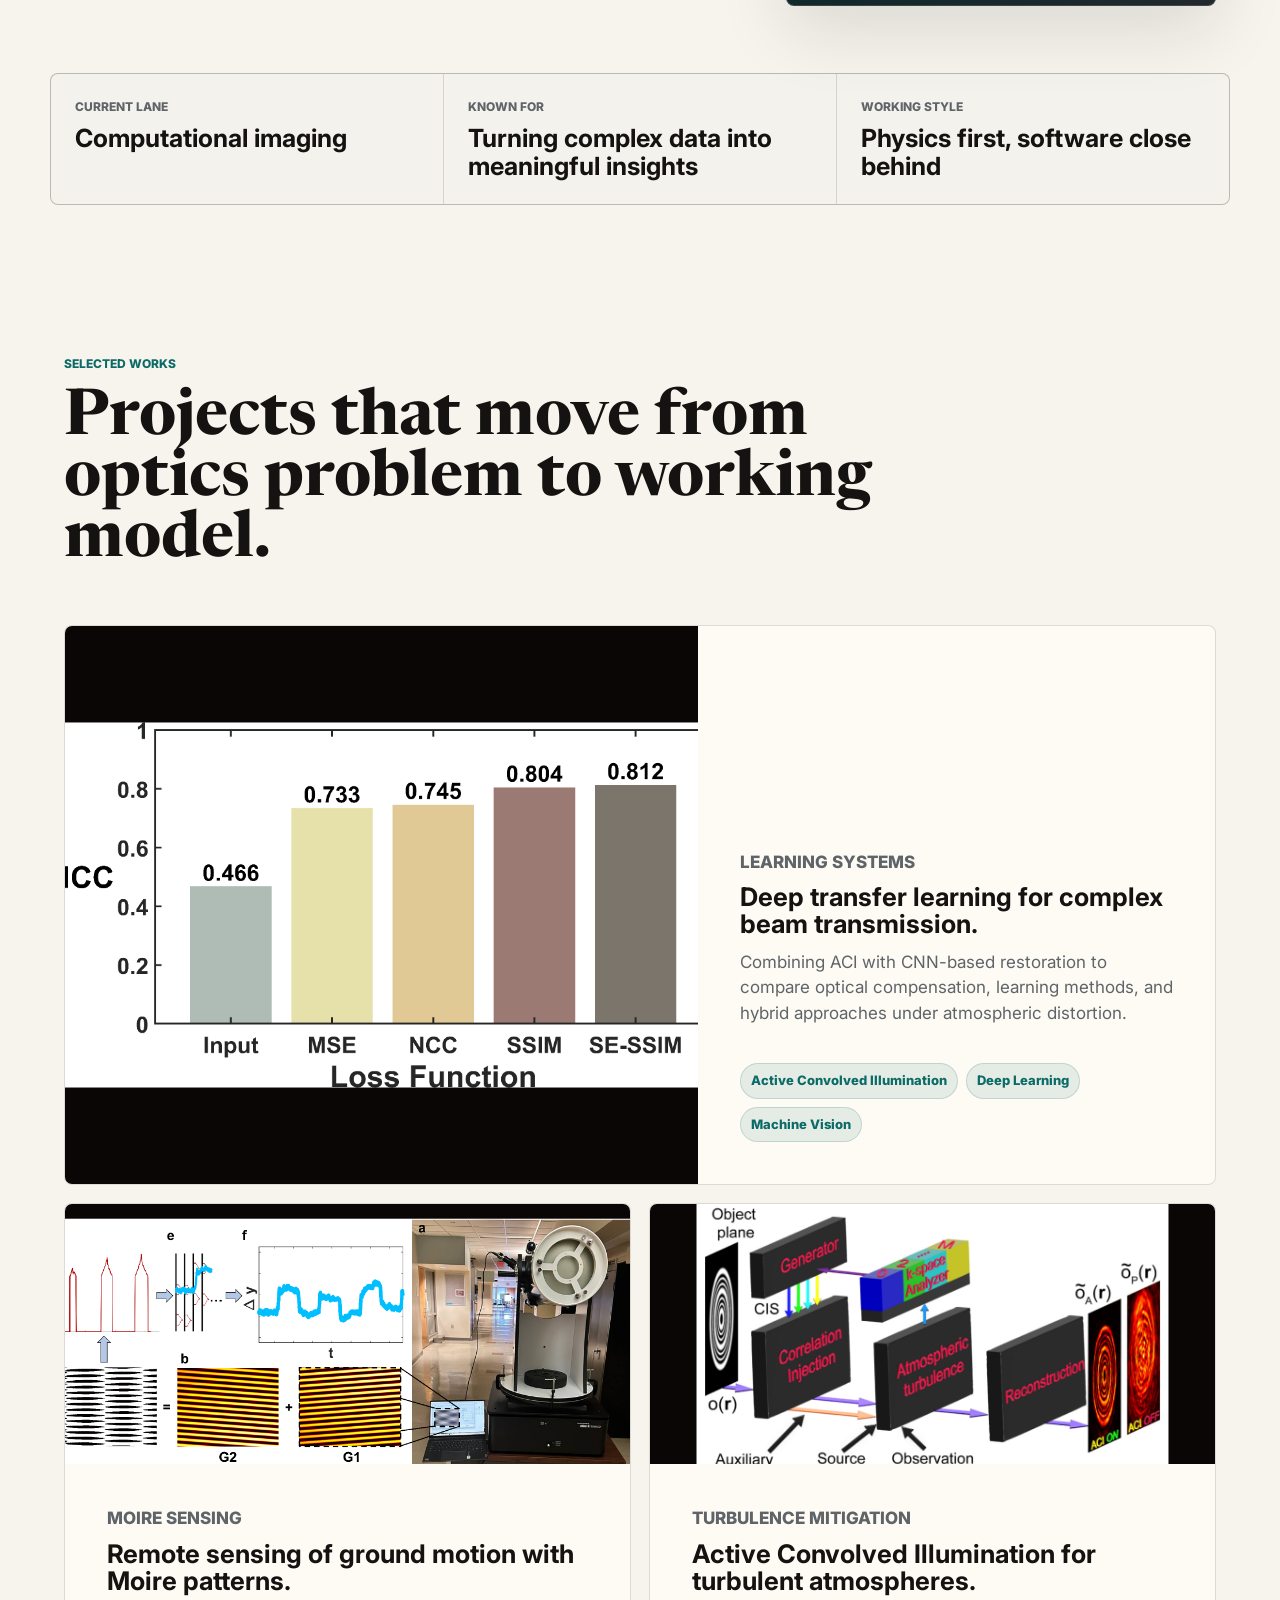
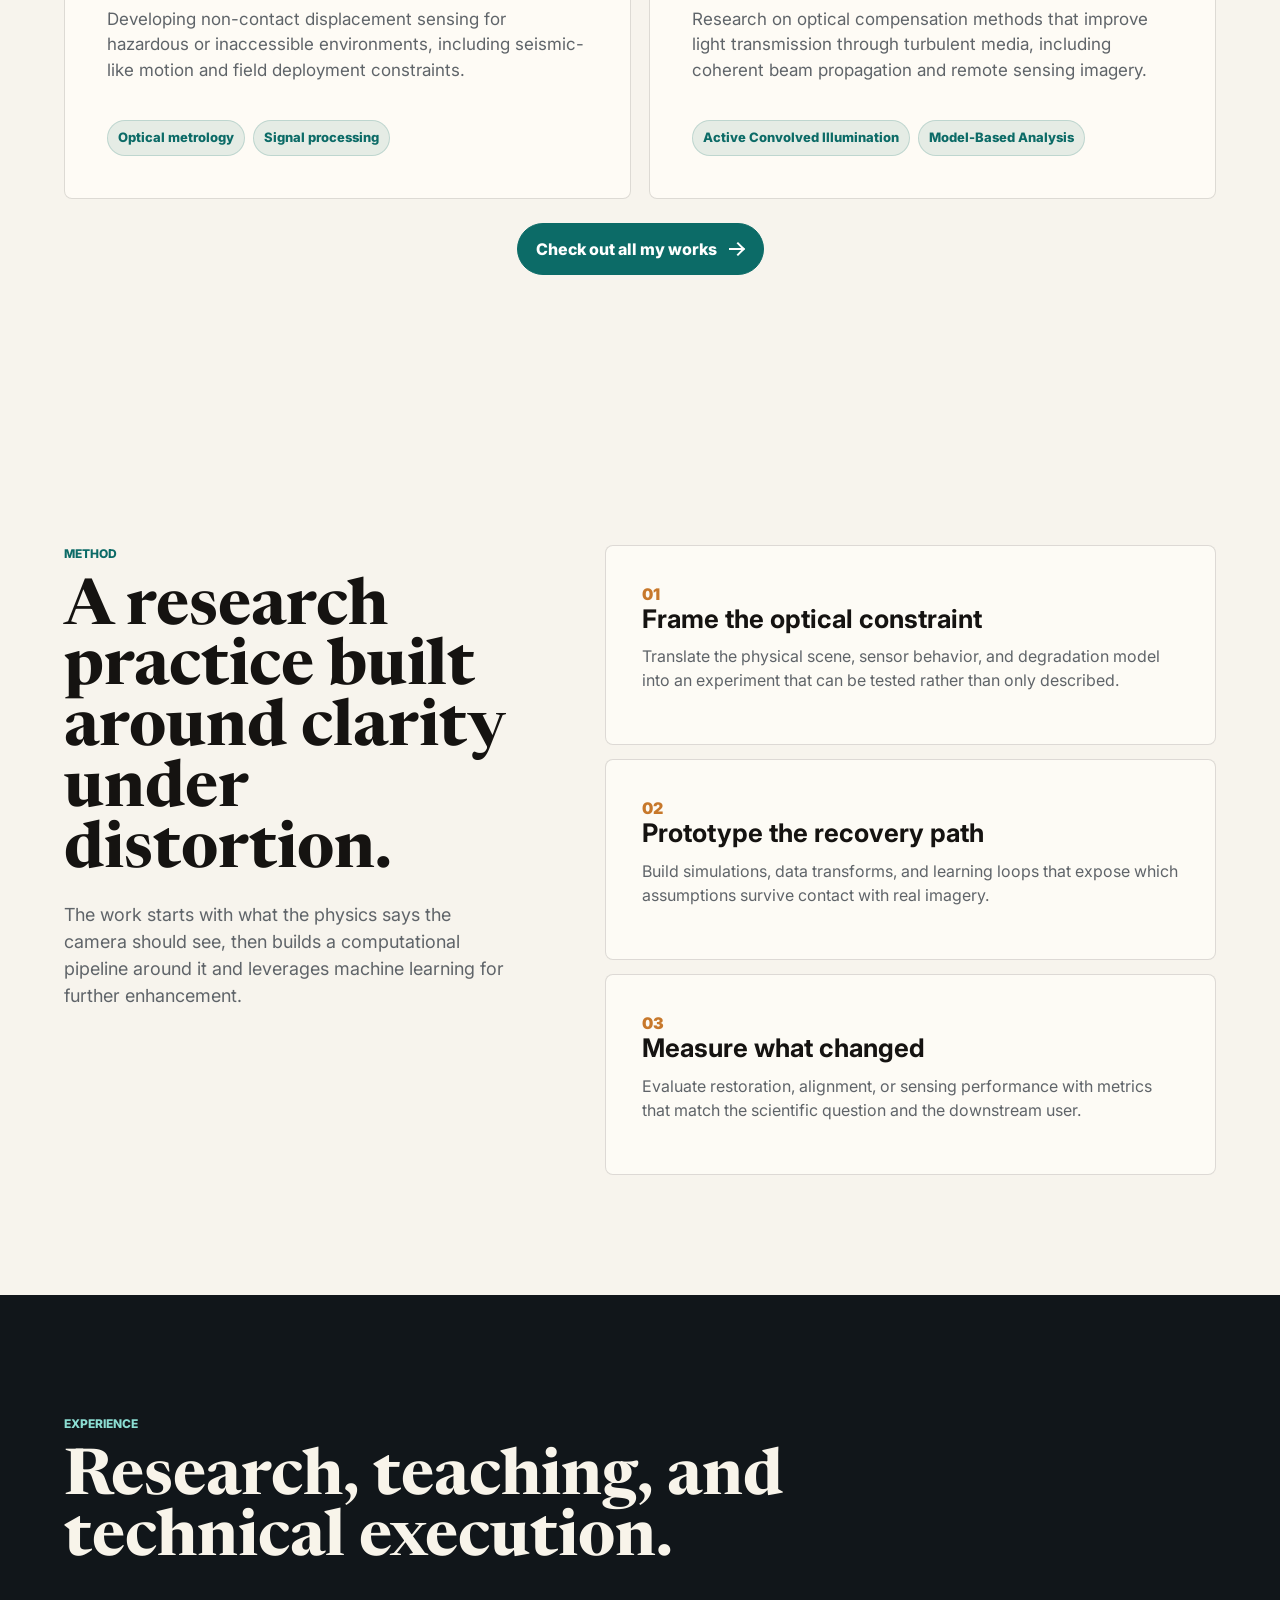
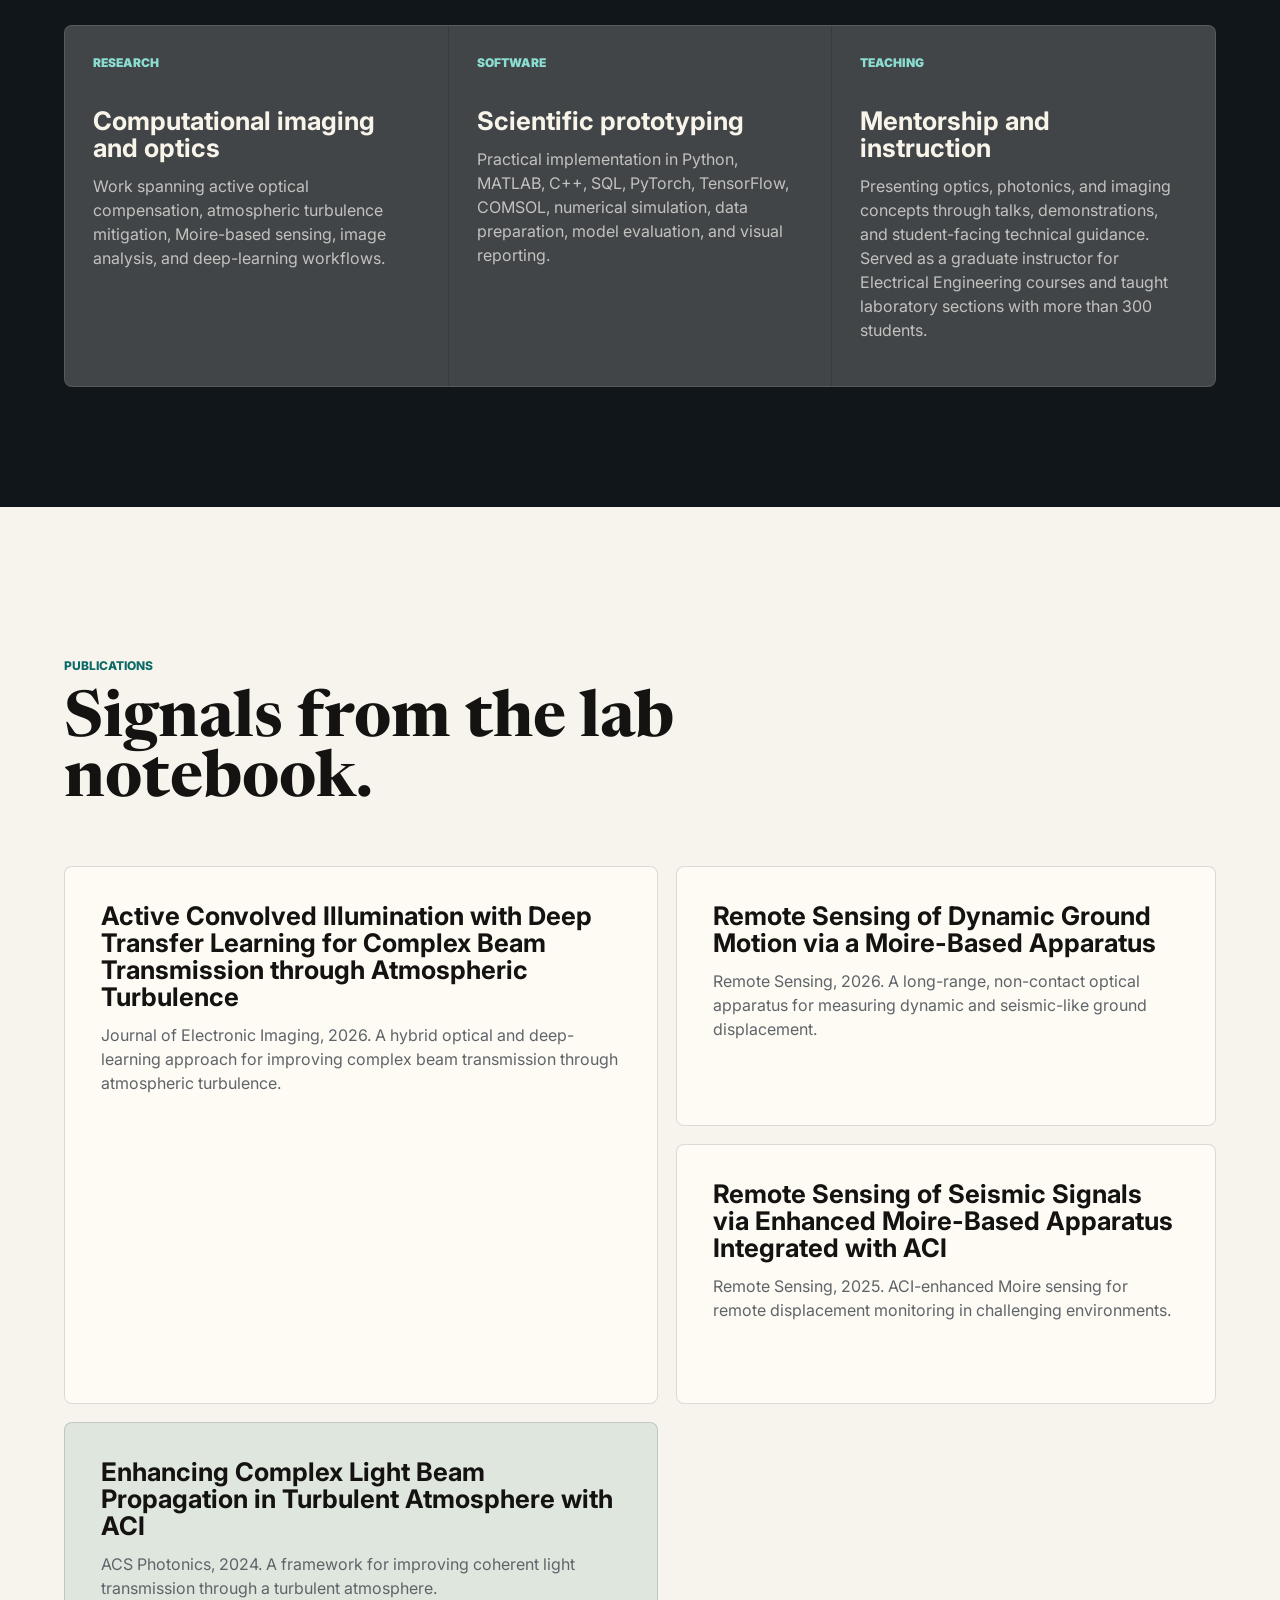
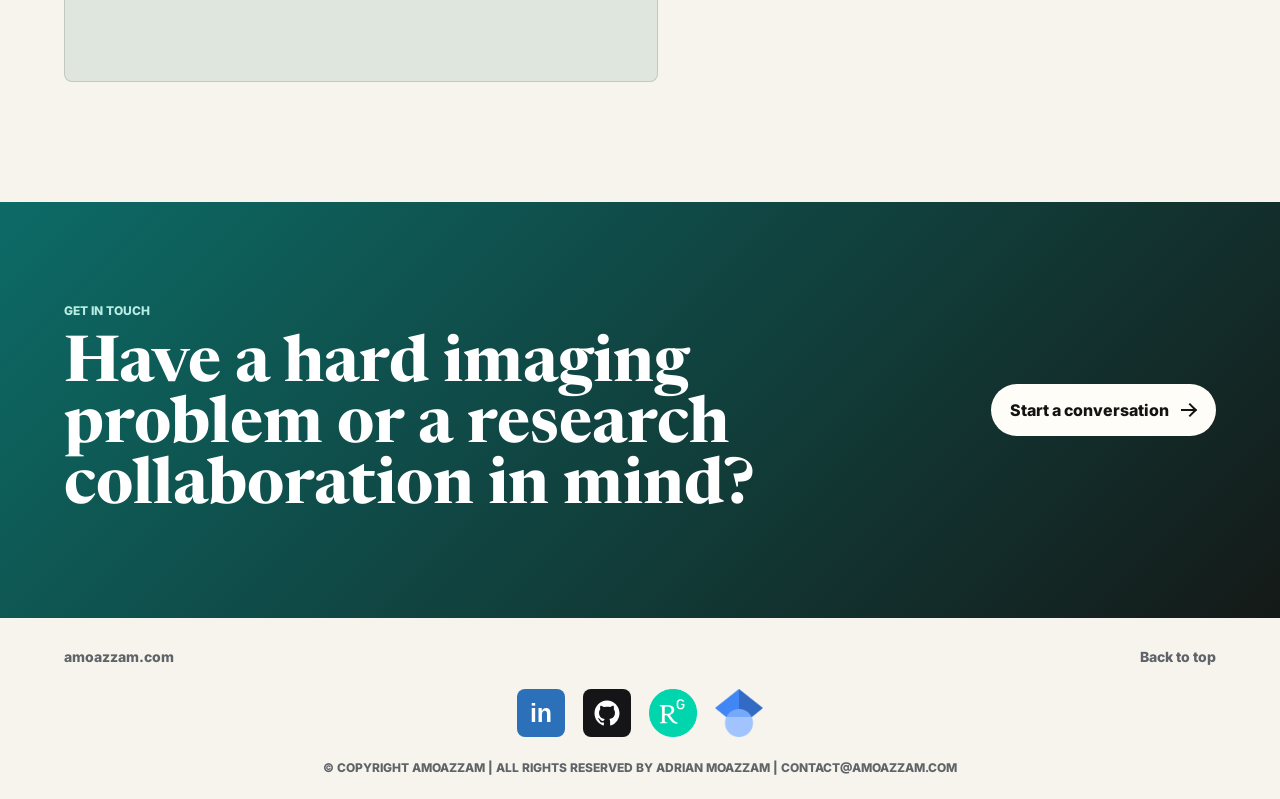
==== commit 958f8f15: "Update index.html" ====
--- a/index.html
+++ b/index.html
@@ -4,6 +4,7 @@
     <meta charset="utf-8" />
     <meta name="viewport" content="width=device-width, initial-scale=1" />
     <title>Adrian A. Moazzam | Computational Imaging Portfolio</title>
+    <link rel="icon" type="image/gif" href="/favicon-alive-innovative-64.gif">
     <meta
       name="description"
       content="Portfolio for Adrian A. Moazzam, a researcher working across computational imaging, turbulence mitigation, Moire sensing, deep learning, optics, and remote sensing."
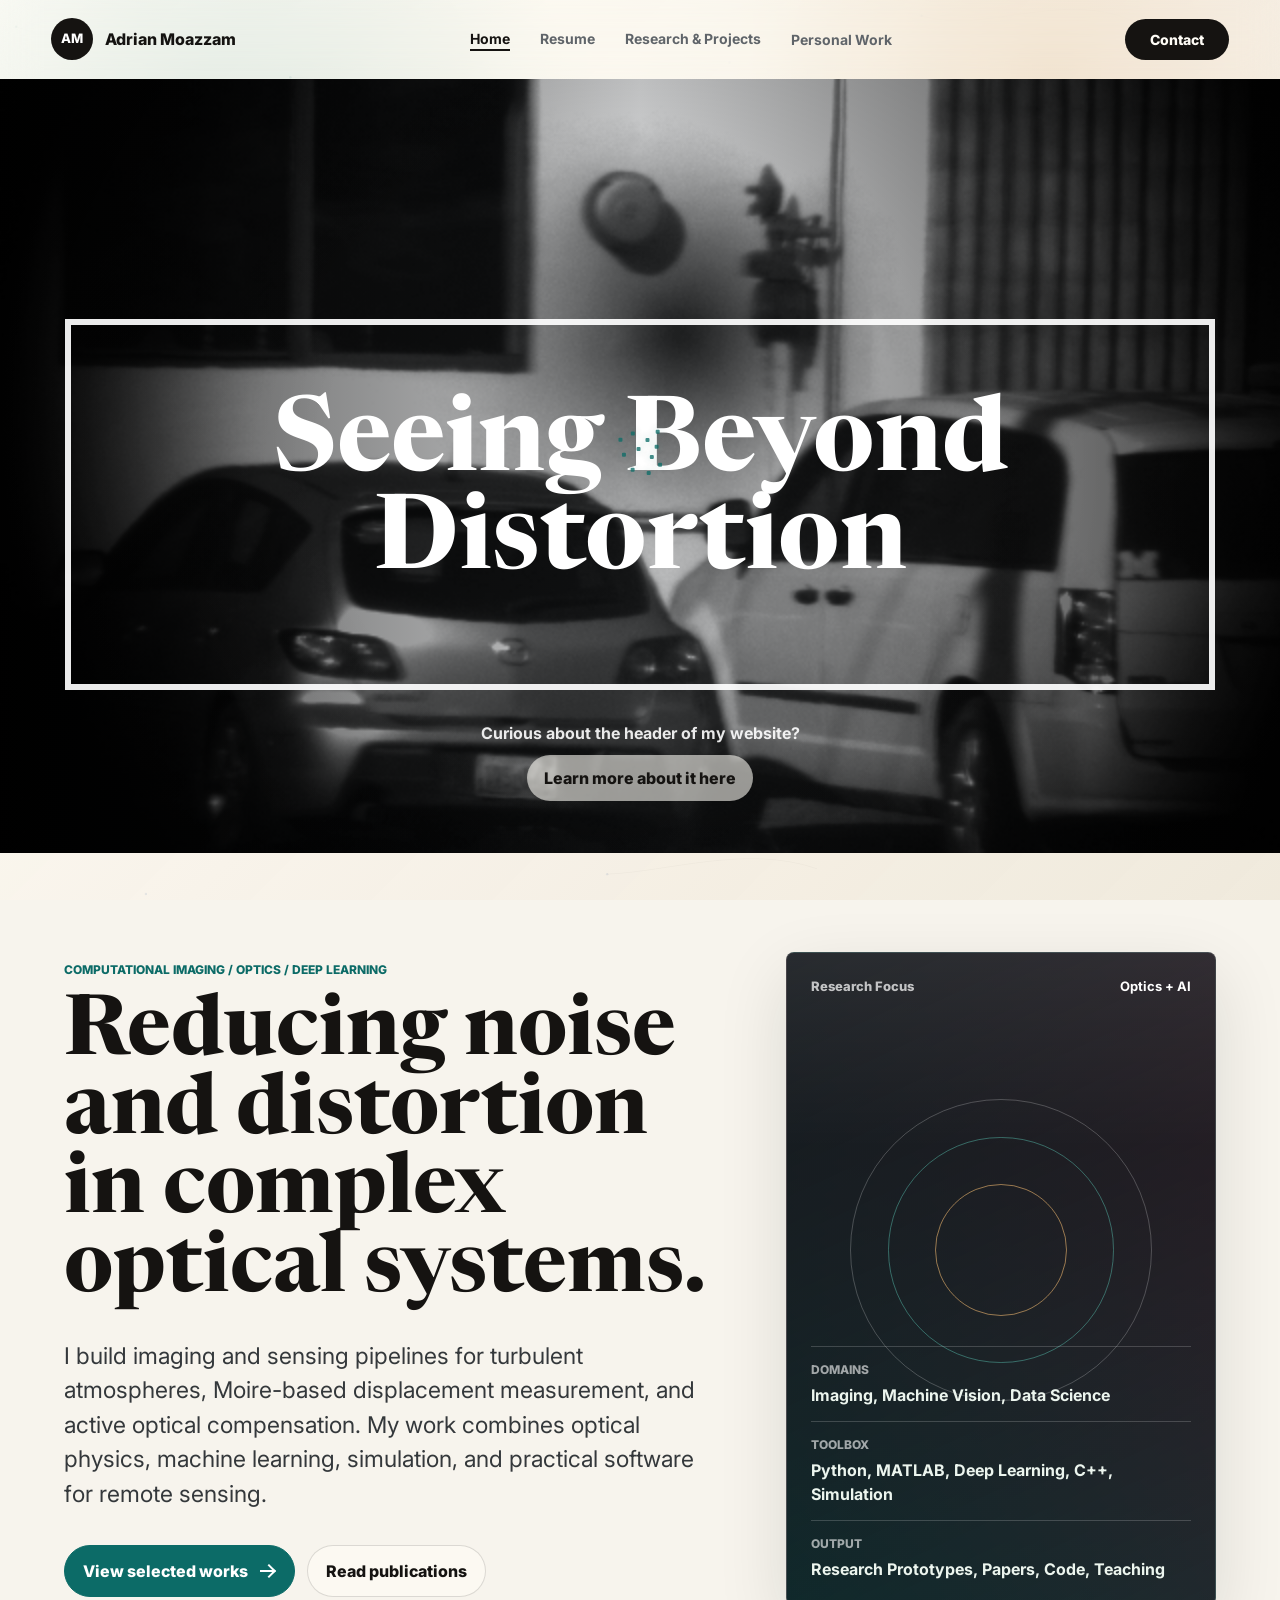
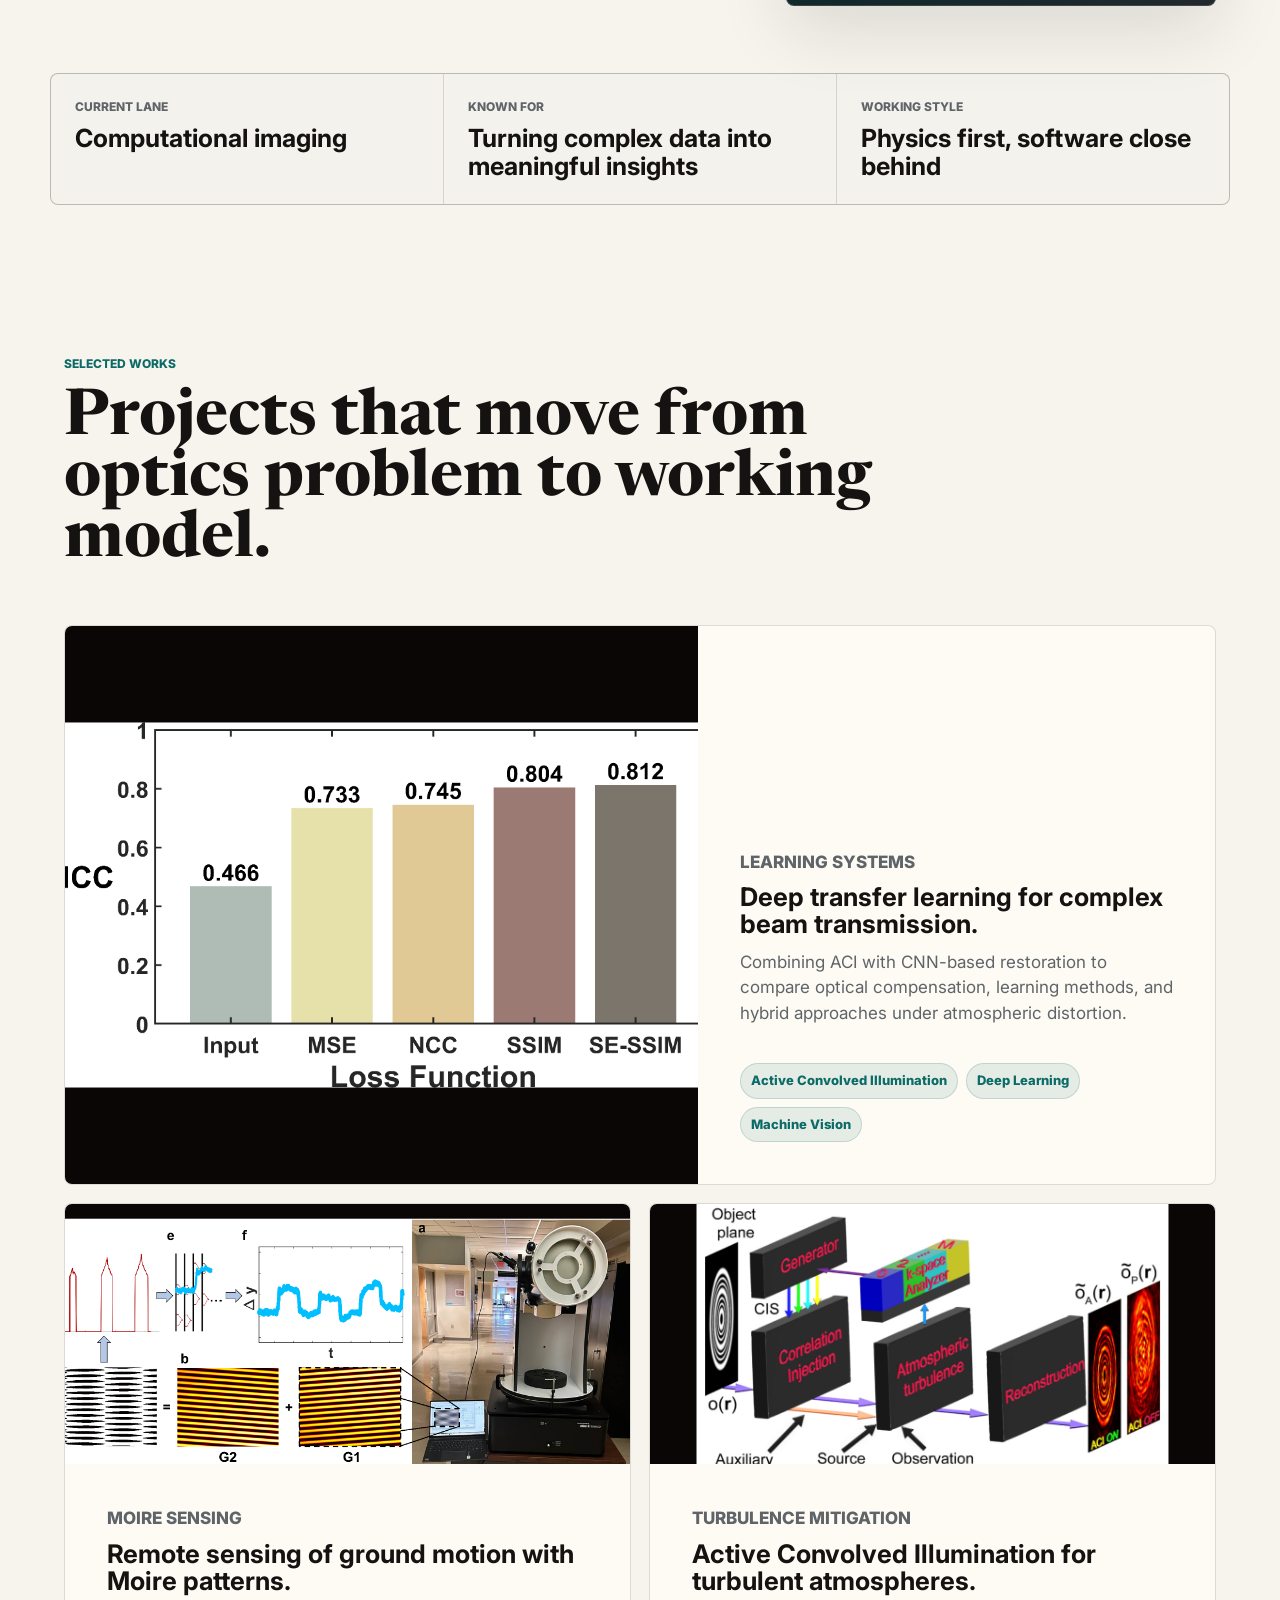
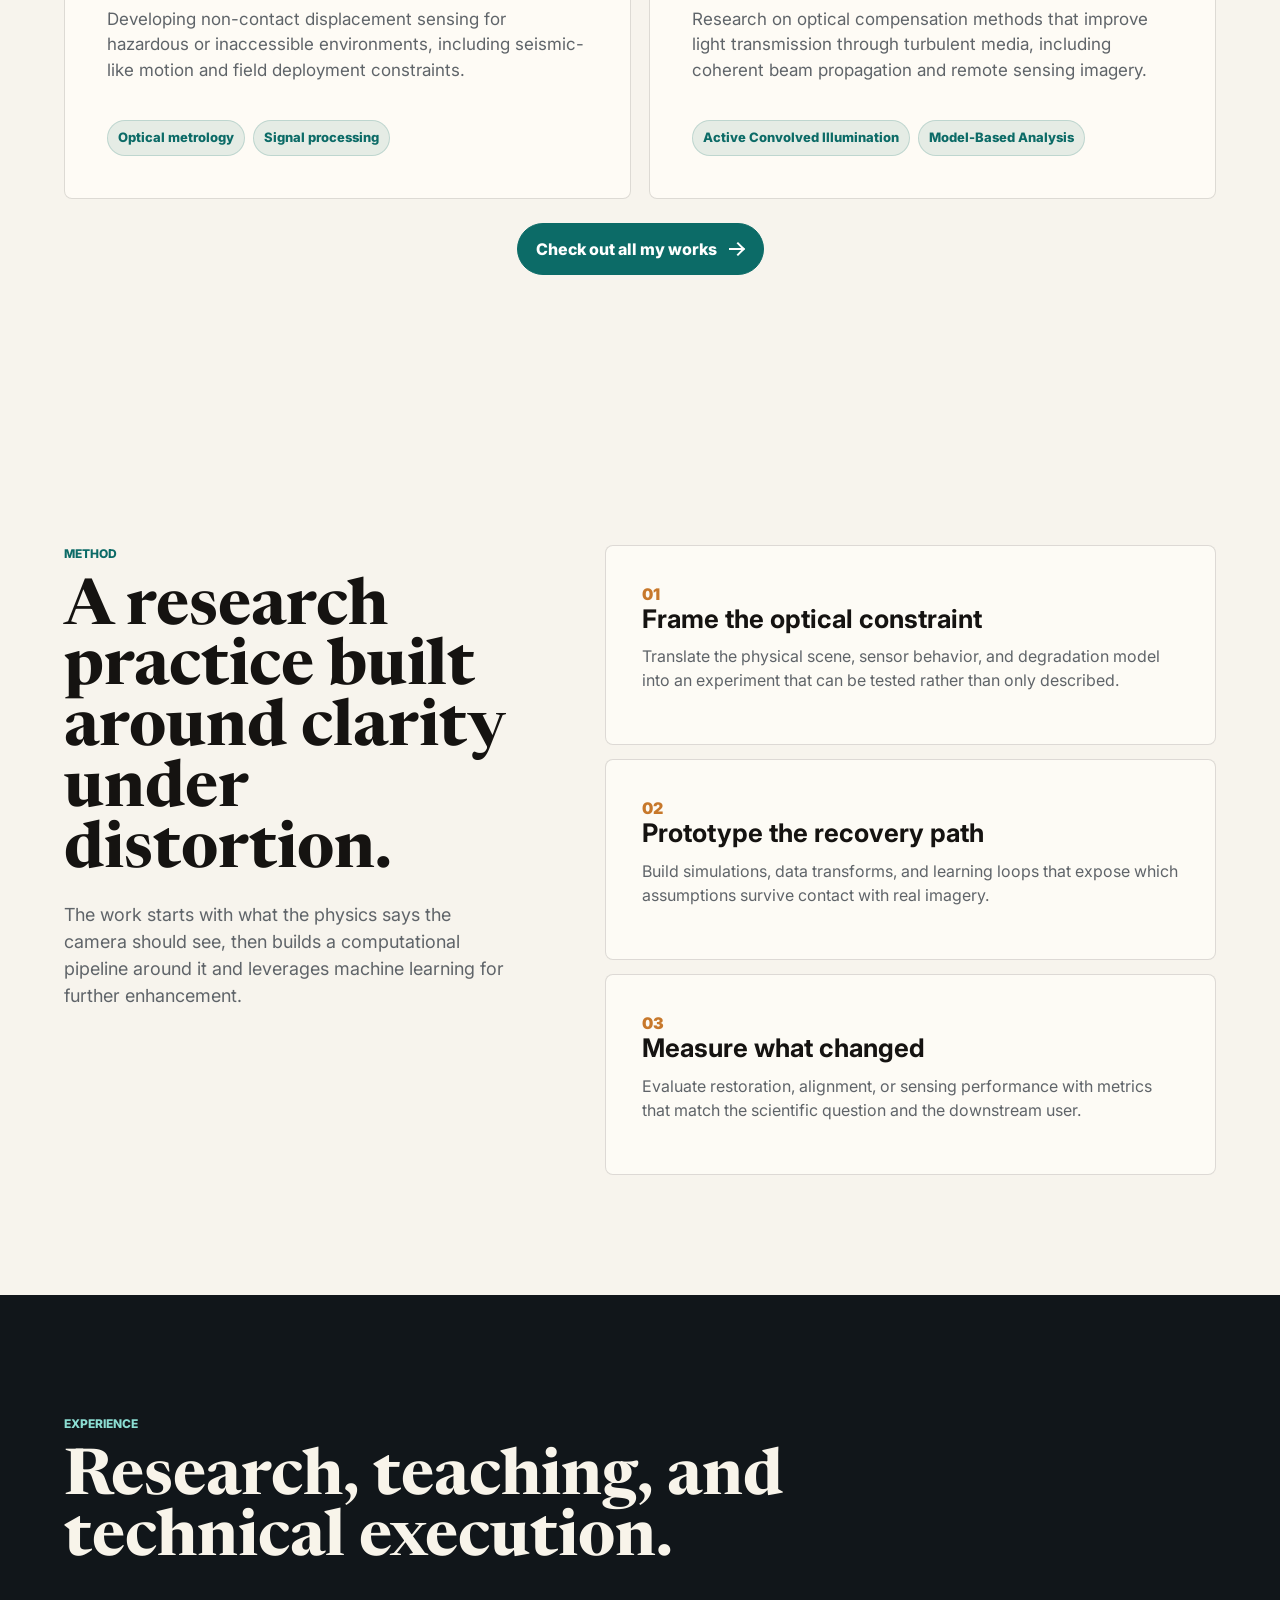
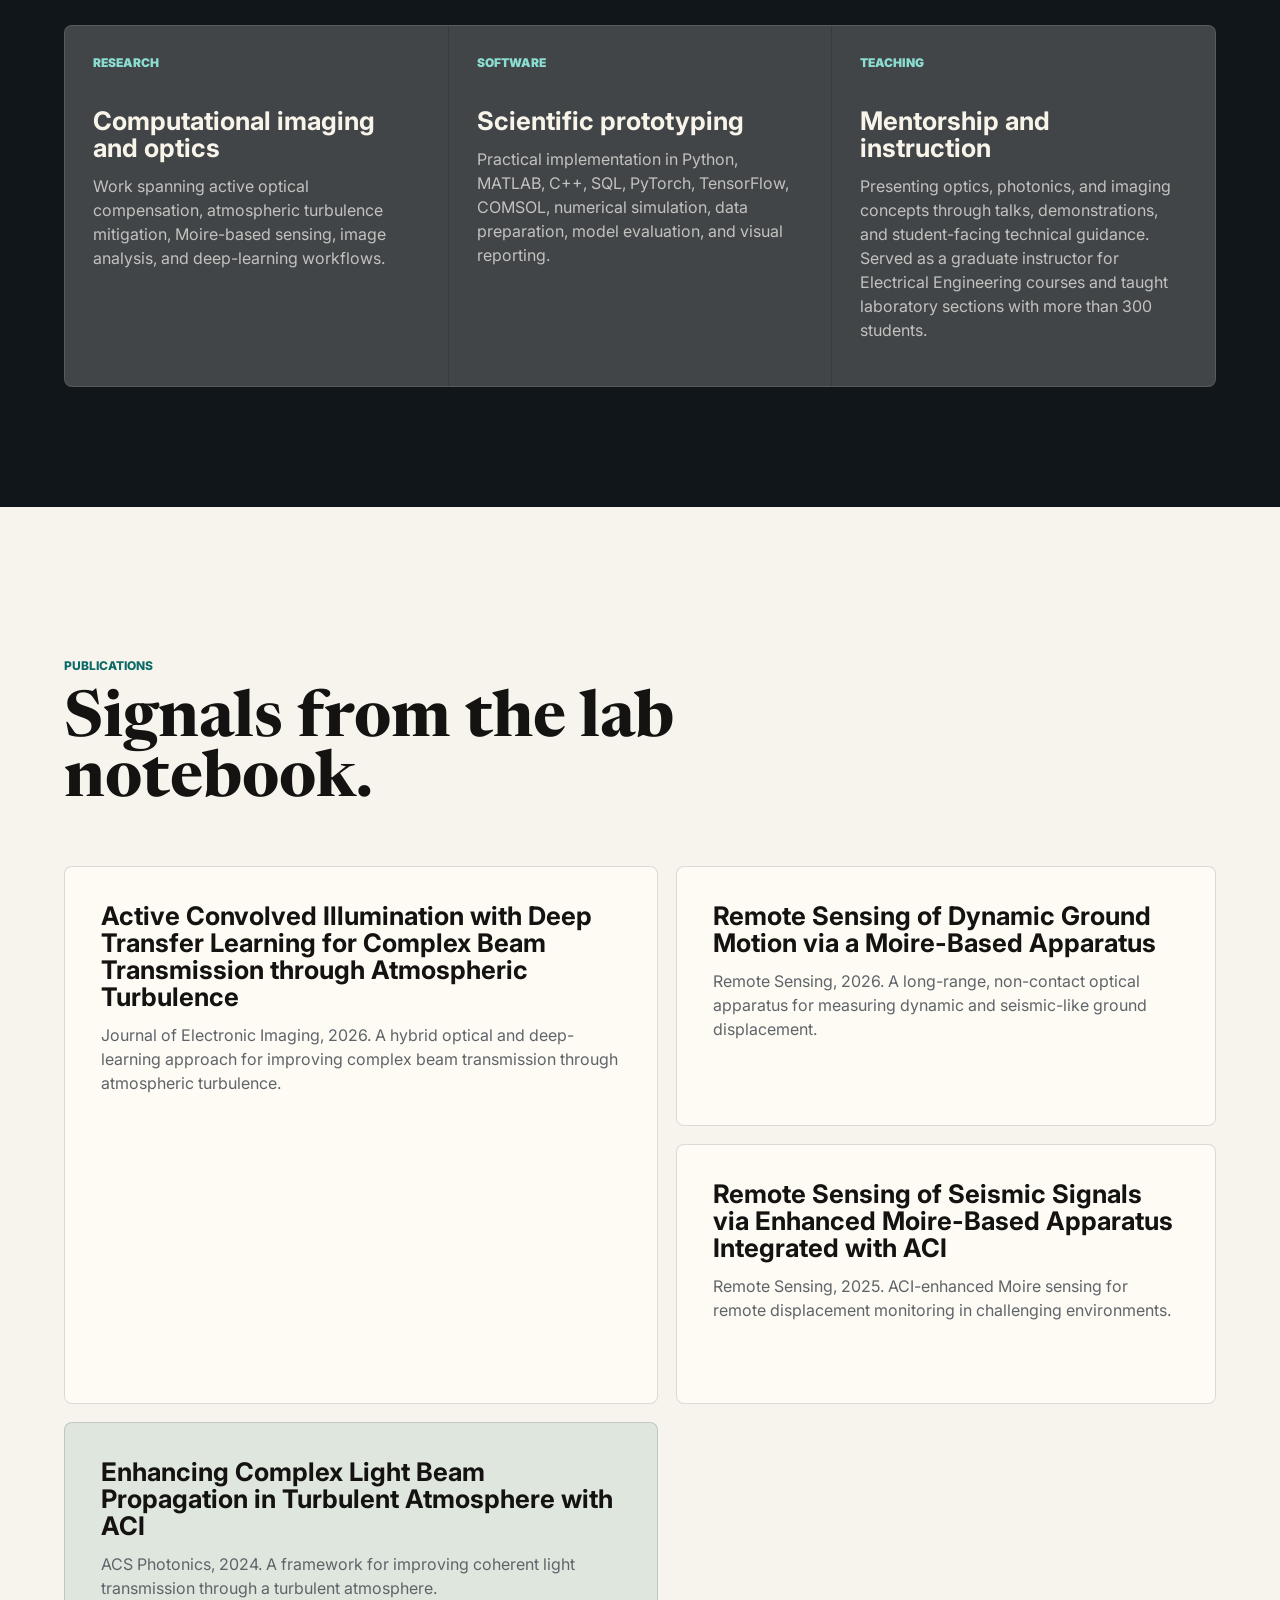
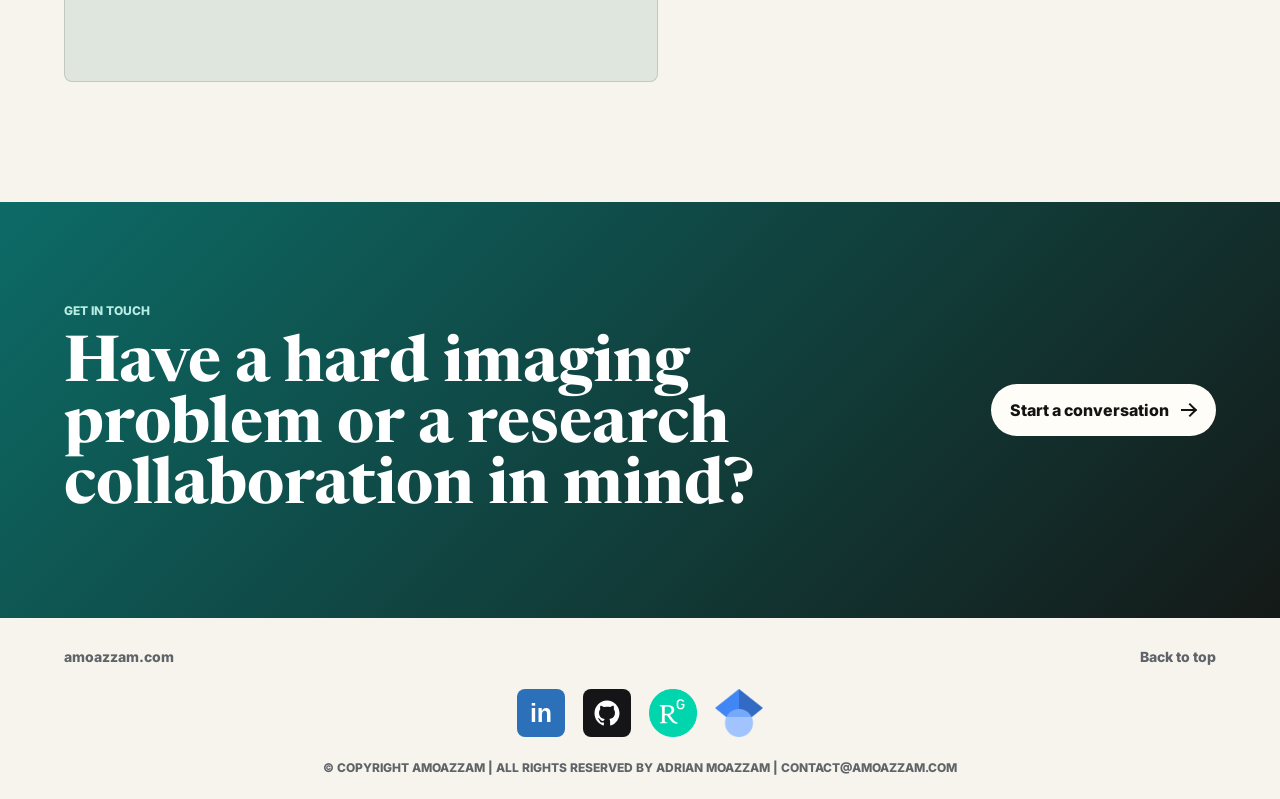
==== commit d70f58ac: "Update index.html" ====
--- a/index.html
+++ b/index.html
@@ -4,7 +4,7 @@
     <meta charset="utf-8" />
     <meta name="viewport" content="width=device-width, initial-scale=1" />
     <title>Adrian A. Moazzam | Computational Imaging Portfolio</title>
-    <link rel="icon" type="image/gif" href="/favicon-alive-innovative-64.gif">
+    <link rel="icon" type="image/gif" href="/favicon.gif">
     <meta
       name="description"
       content="Portfolio for Adrian A. Moazzam, a researcher working across computational imaging, turbulence mitigation, Moire sensing, deep learning, optics, and remote sensing."
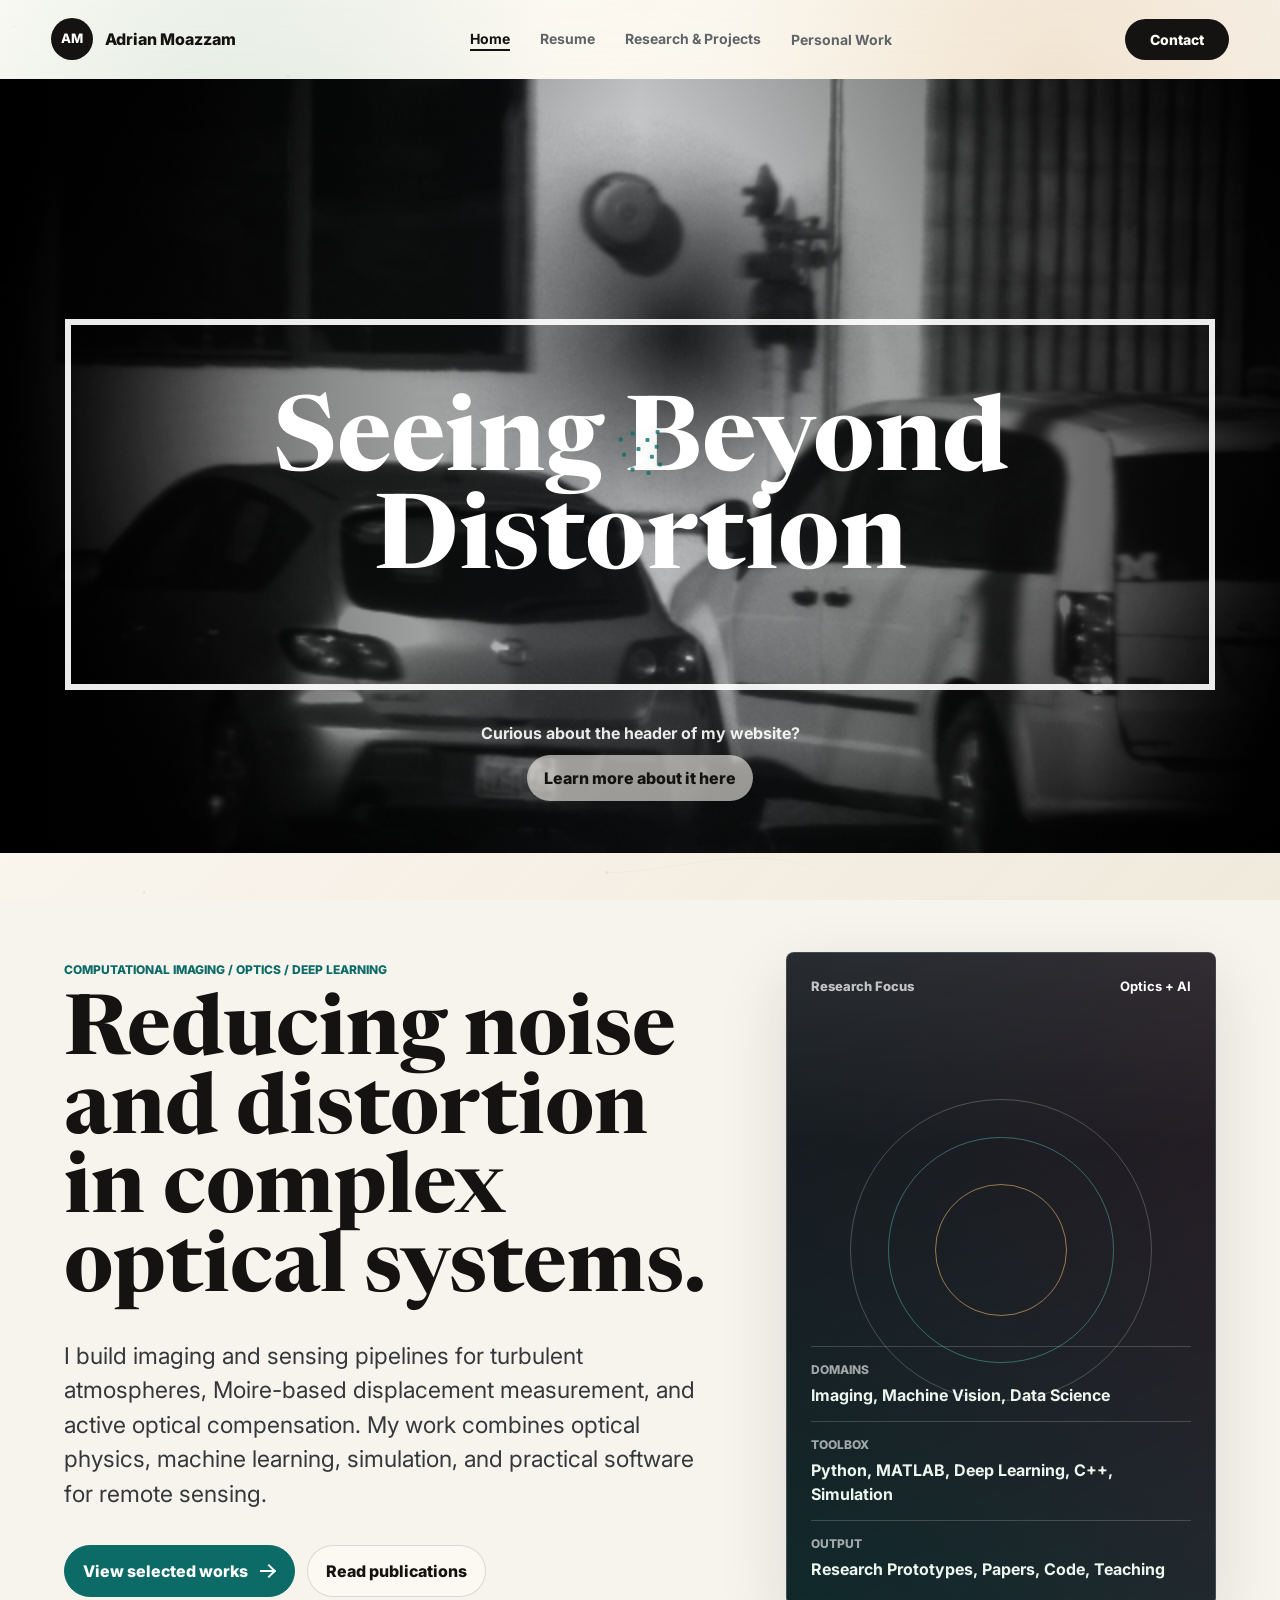
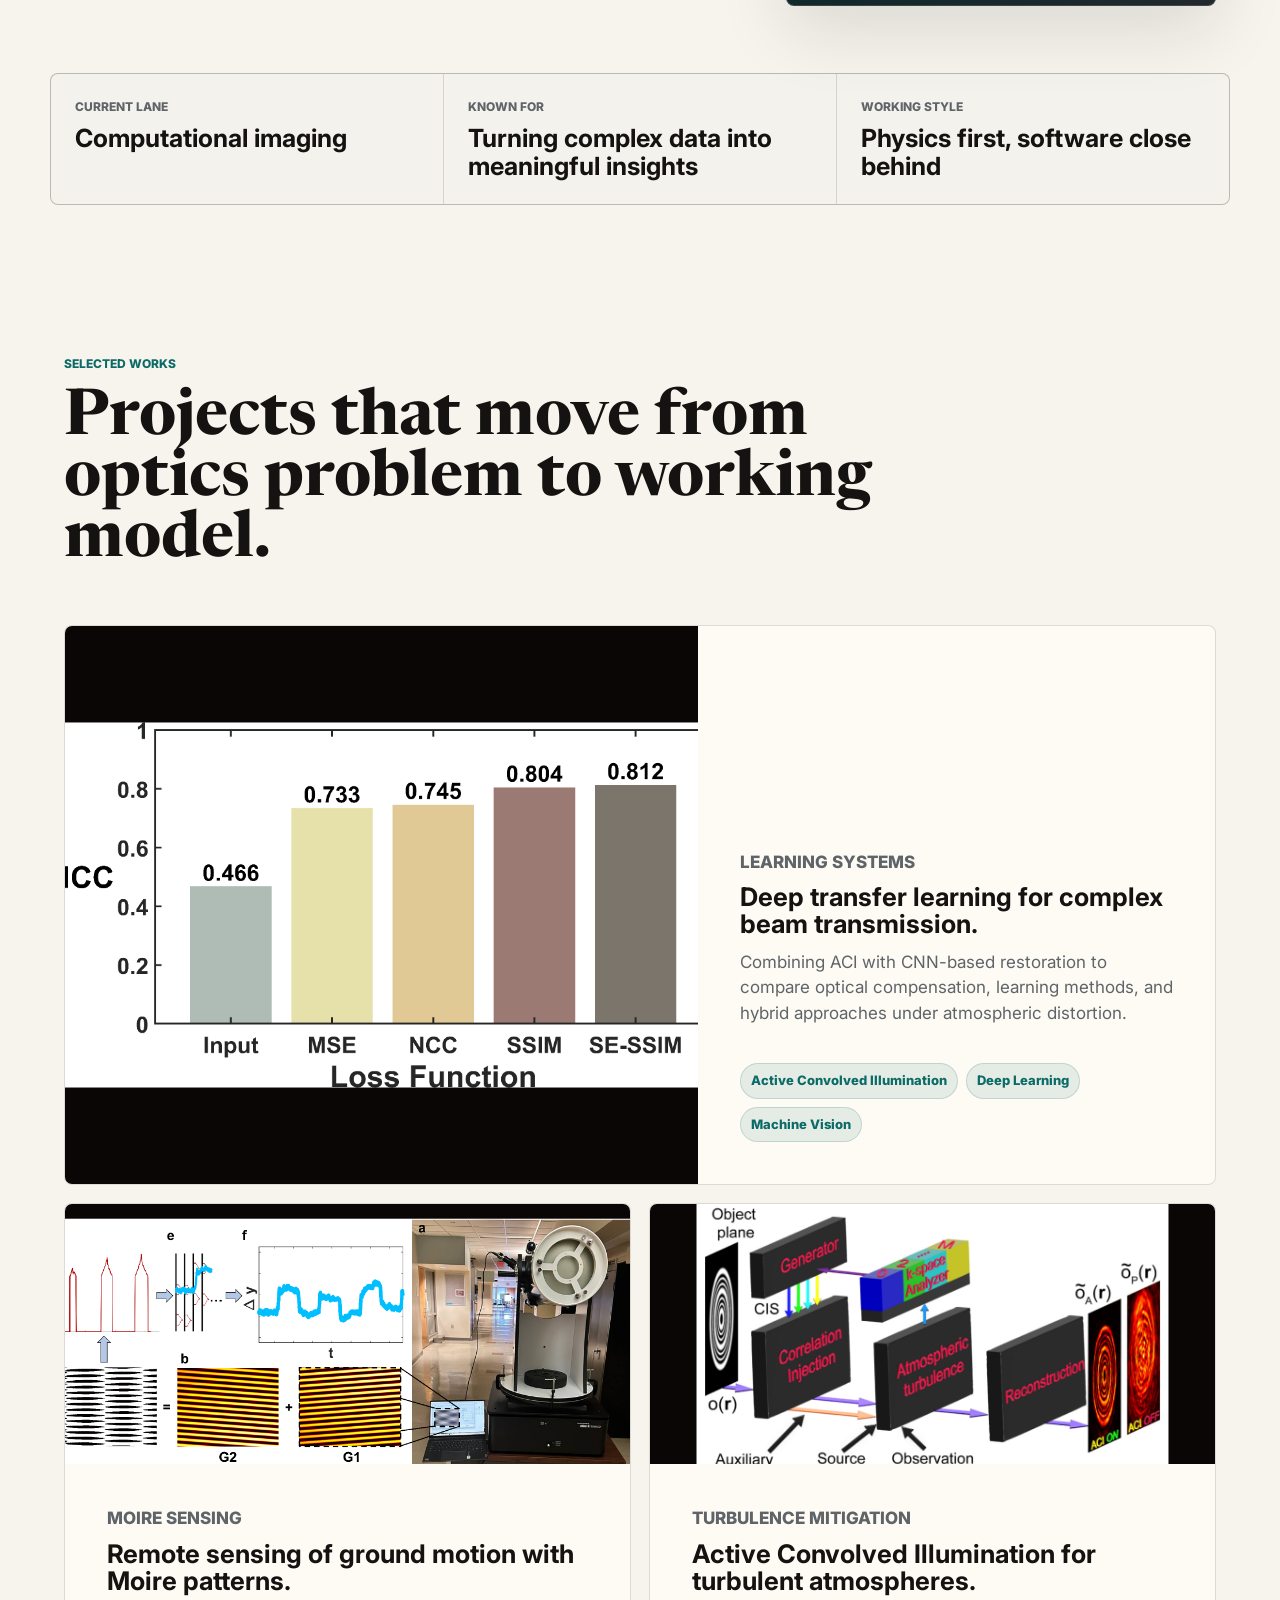
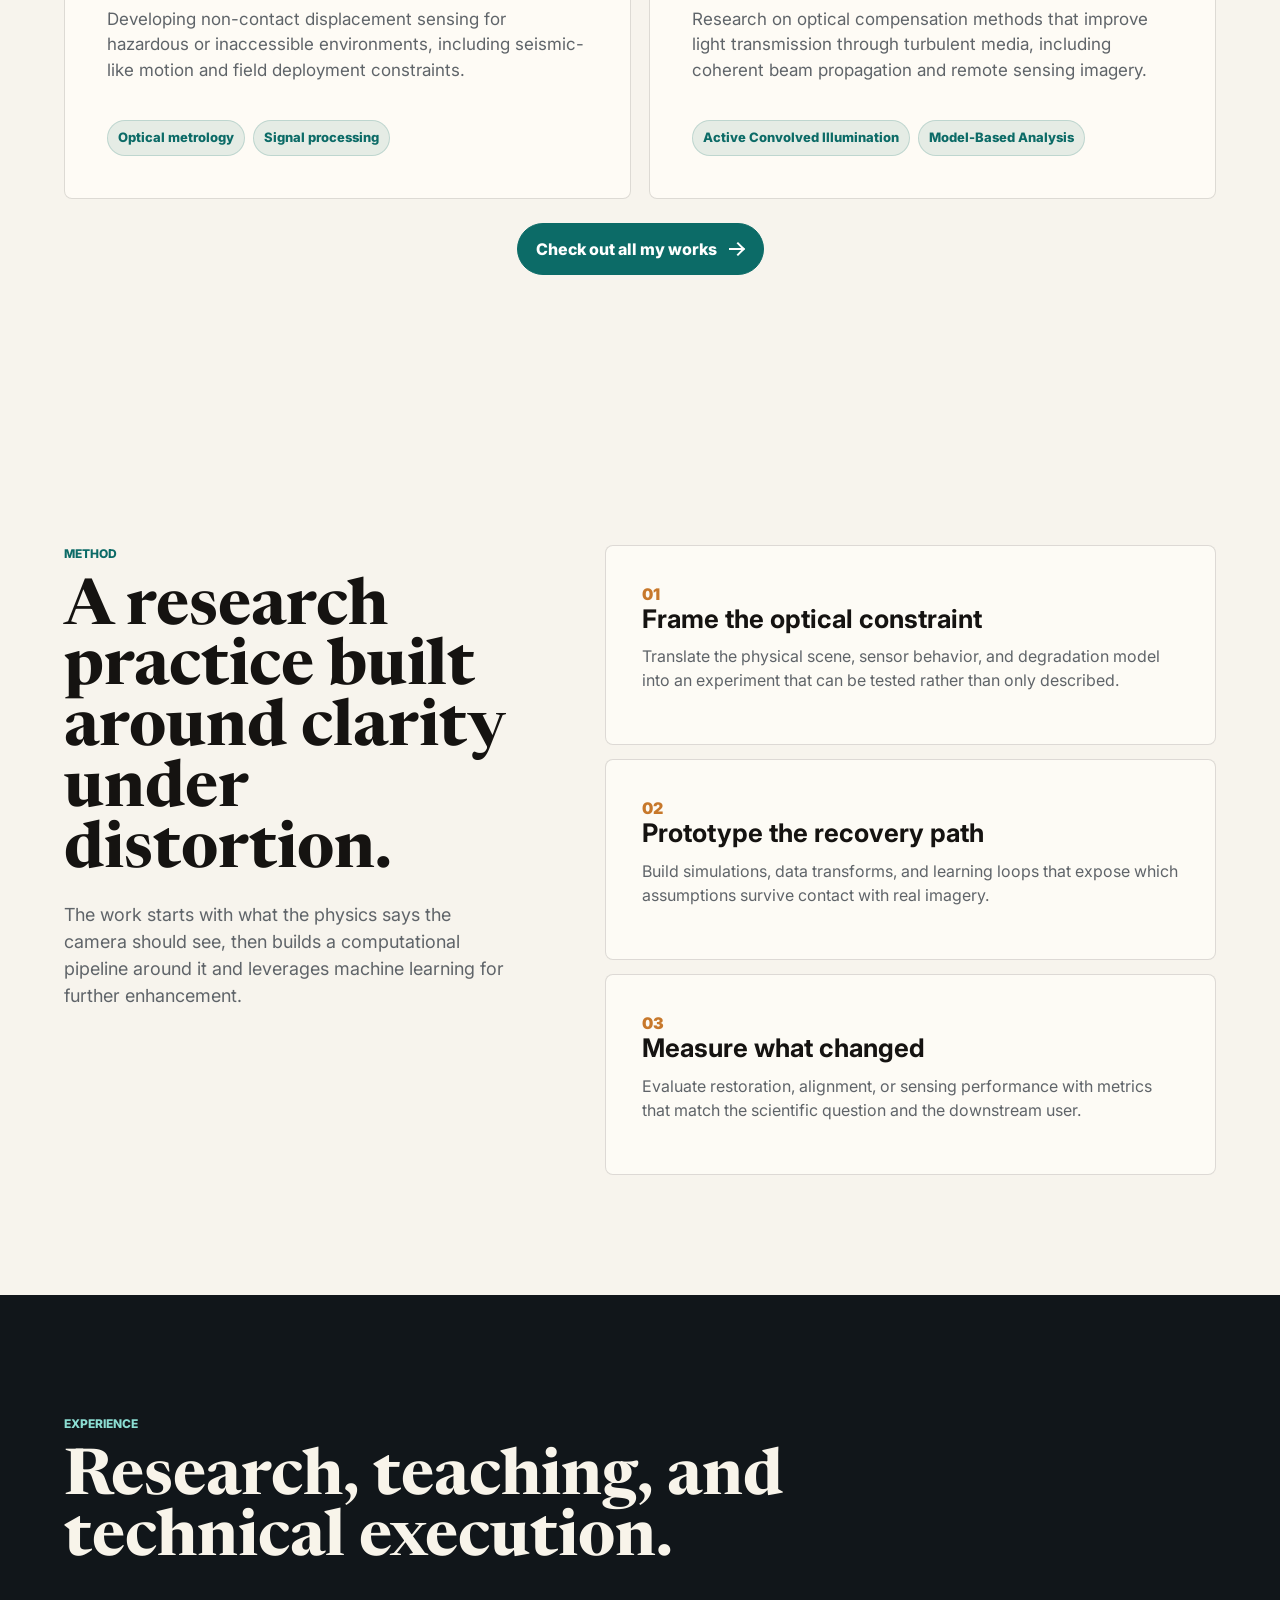
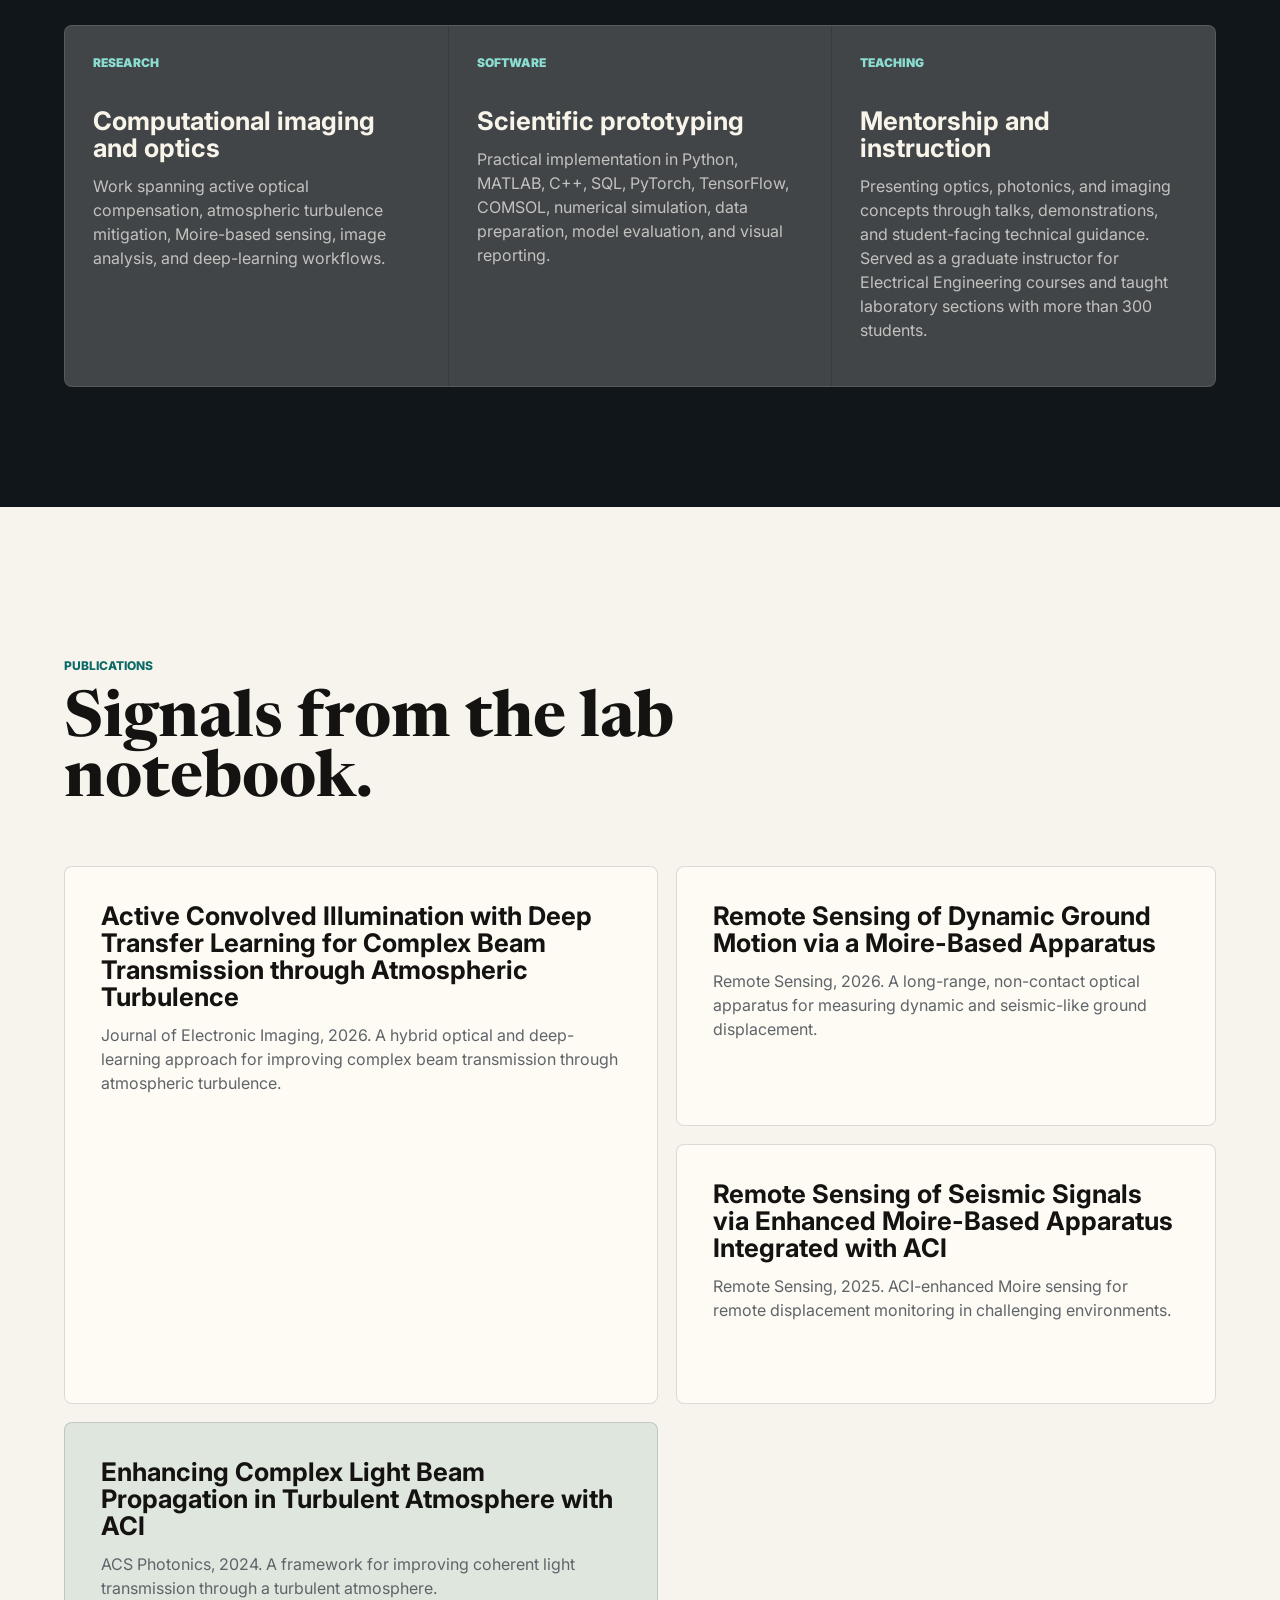
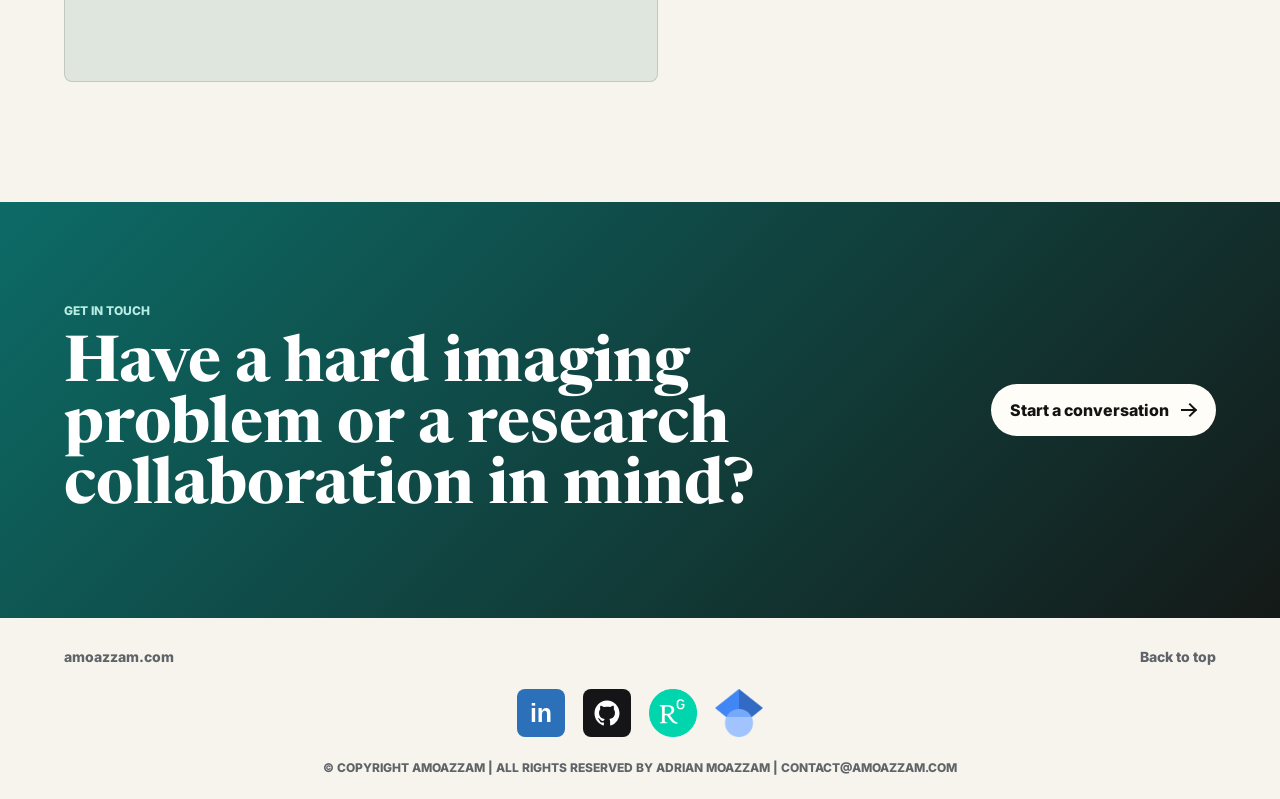
==== commit 14b243e1: "Update index.html" ====
--- a/index.html
+++ b/index.html
@@ -33,6 +33,7 @@
           <a class="nav-parent" href="personal-work.html">Personal Work</a>
           <div class="nav-submenu" aria-label="Personal work pages">
             <a href="buy-vs-invest.html">Buy vs Invest</a>
+            <a href="3d-print-calc.html">3D Print Calc</a>
           </div>
         </div>
       </nav>
